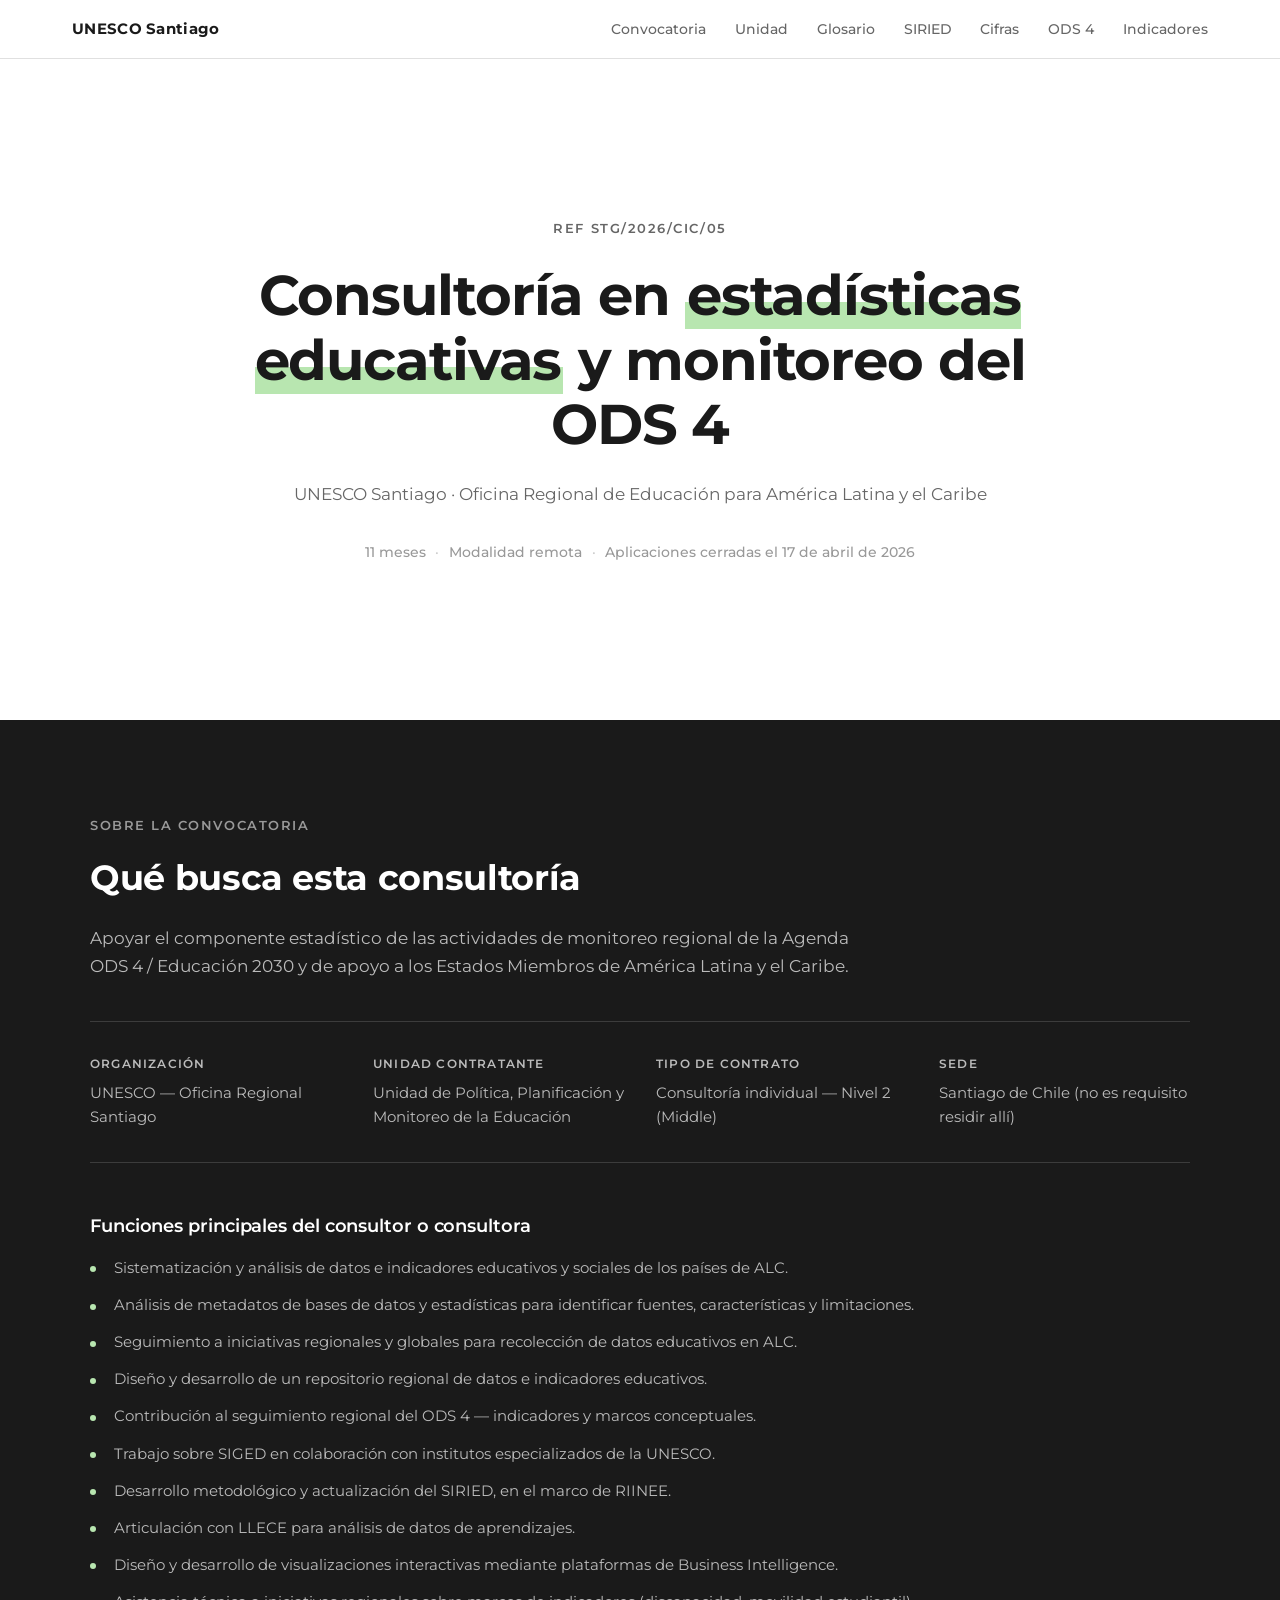
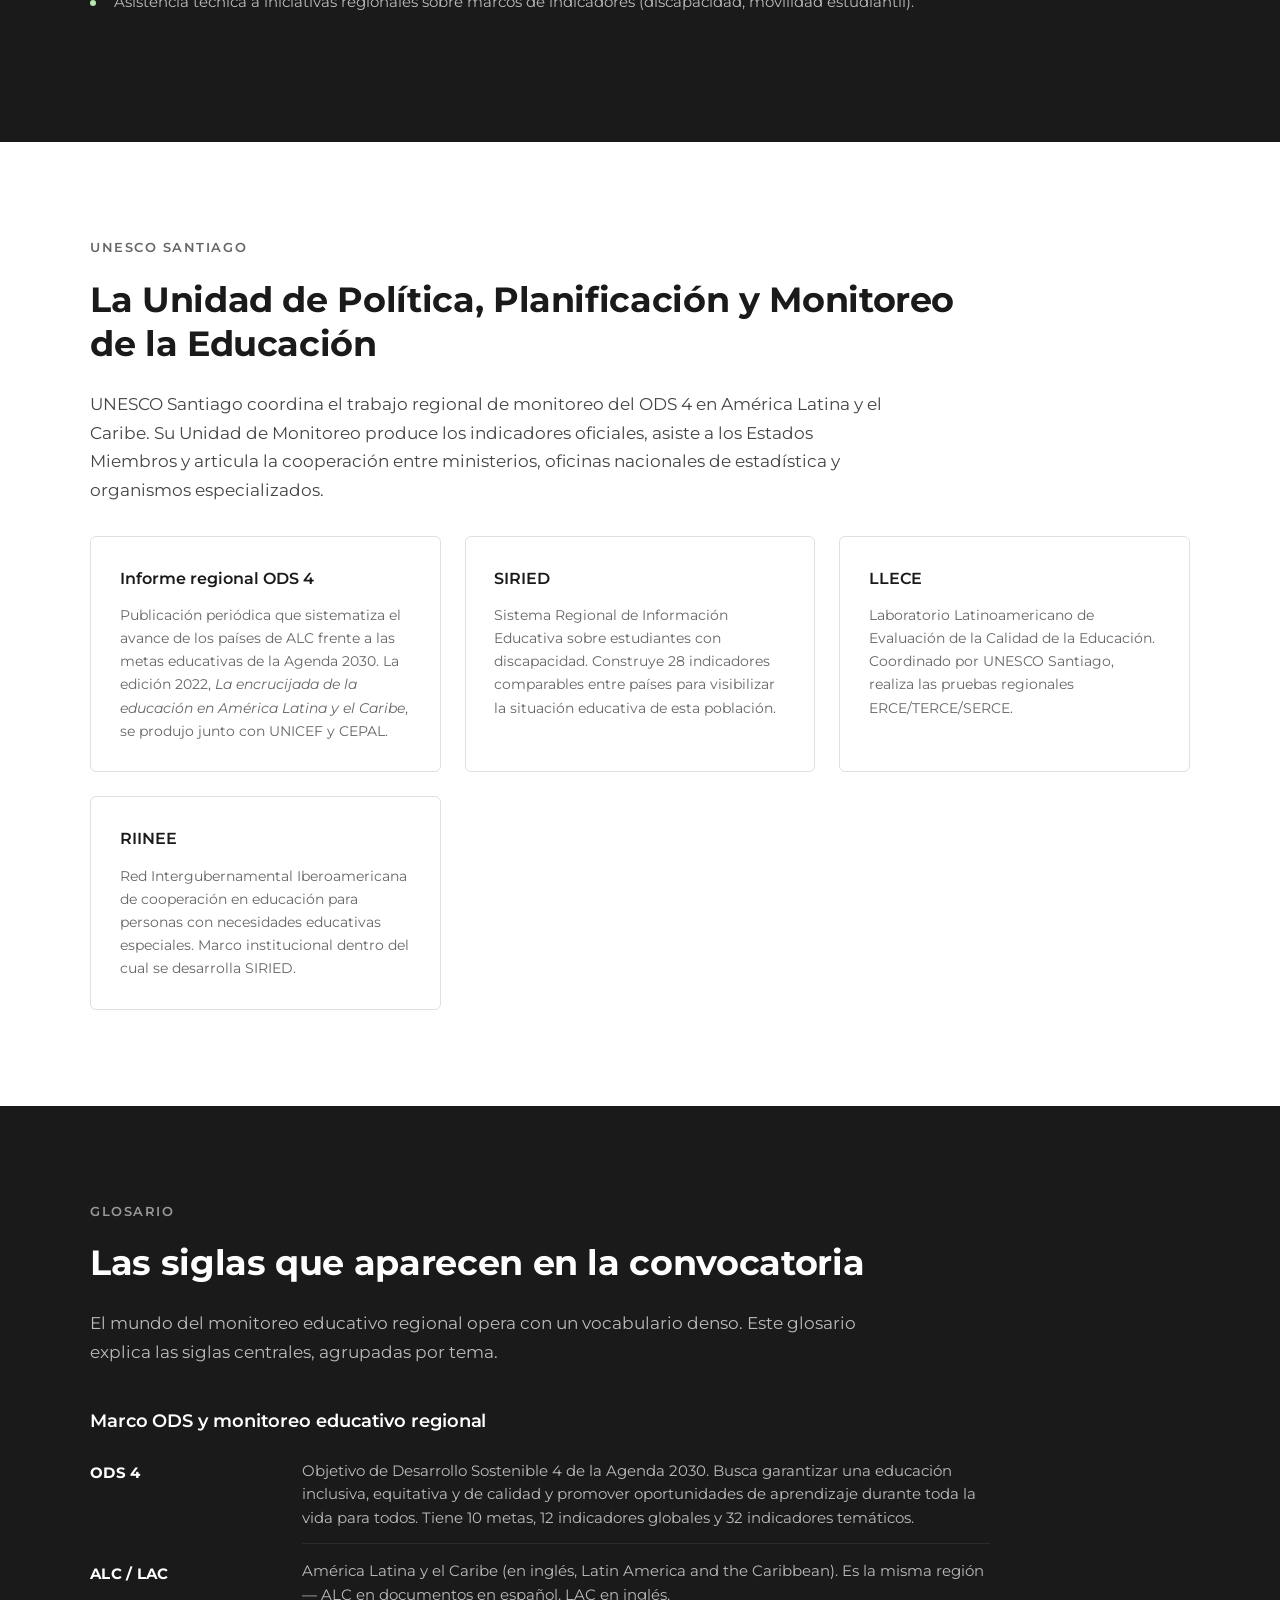
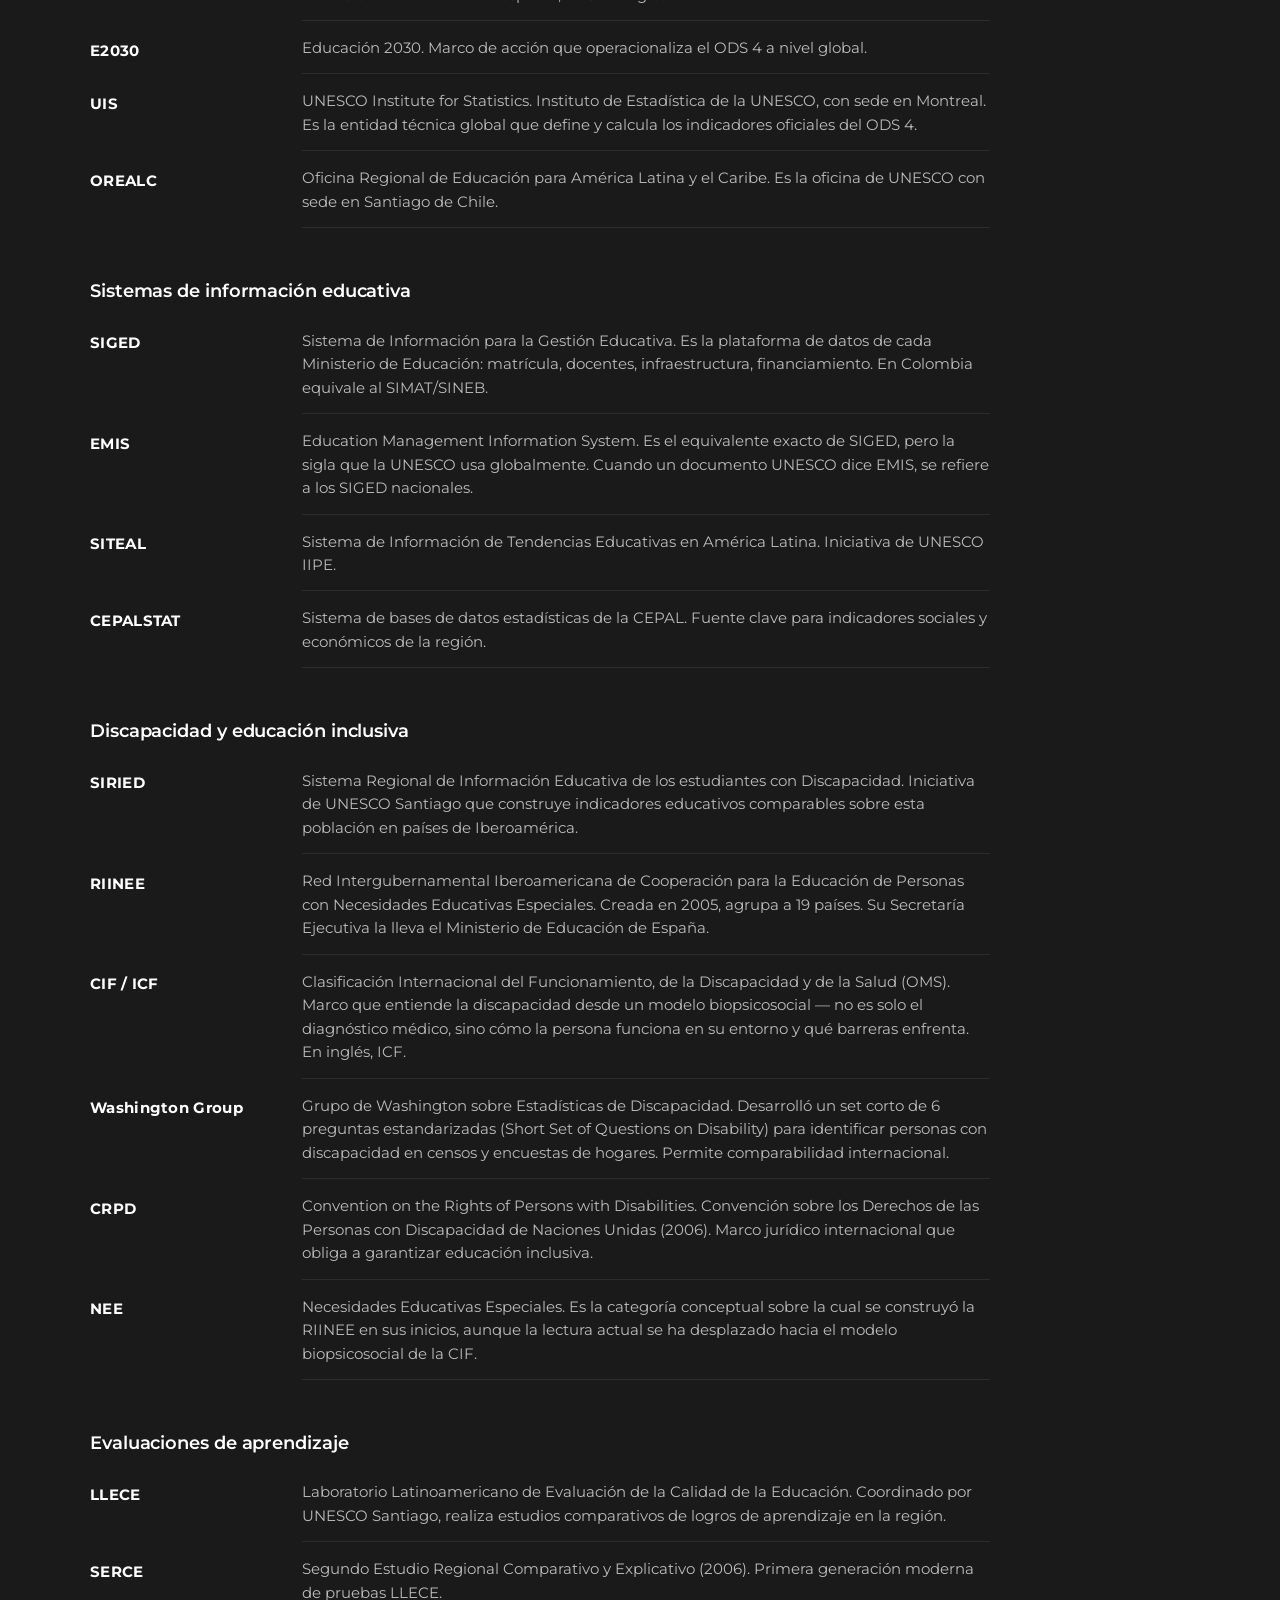
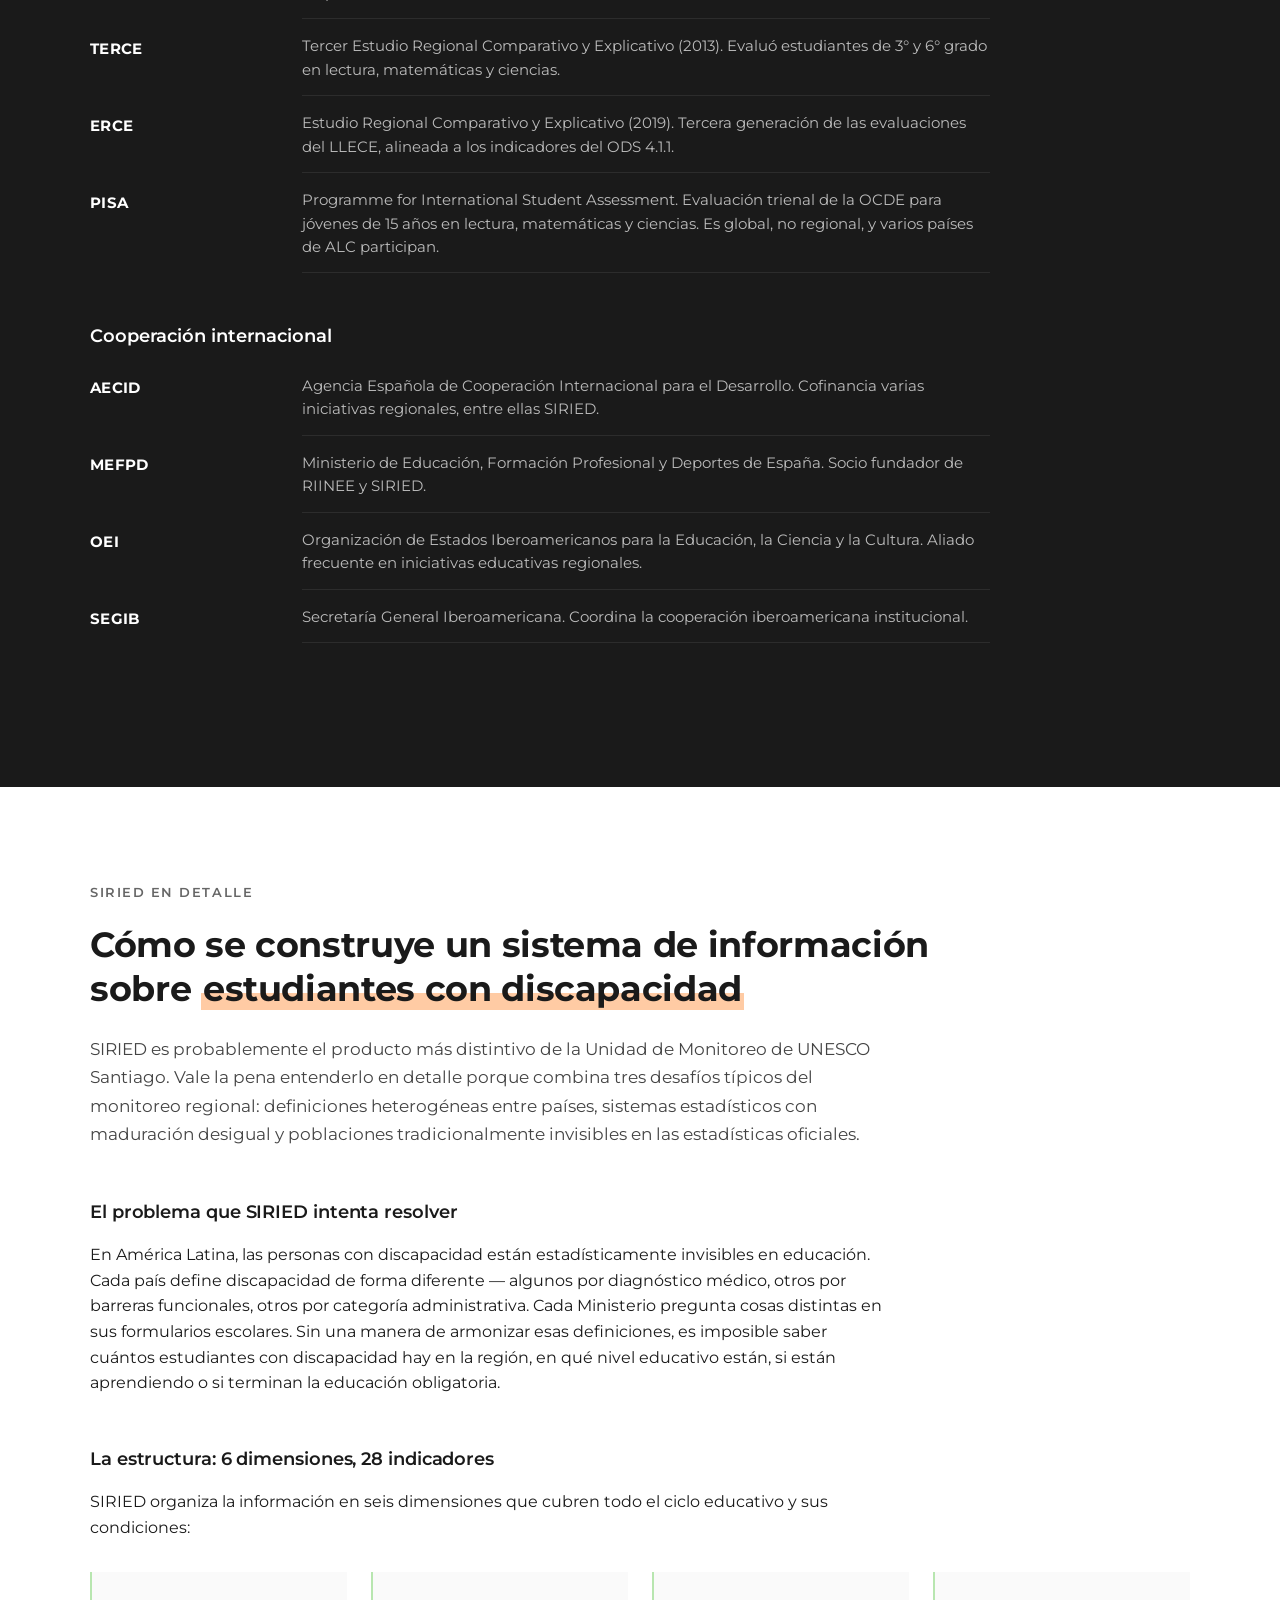
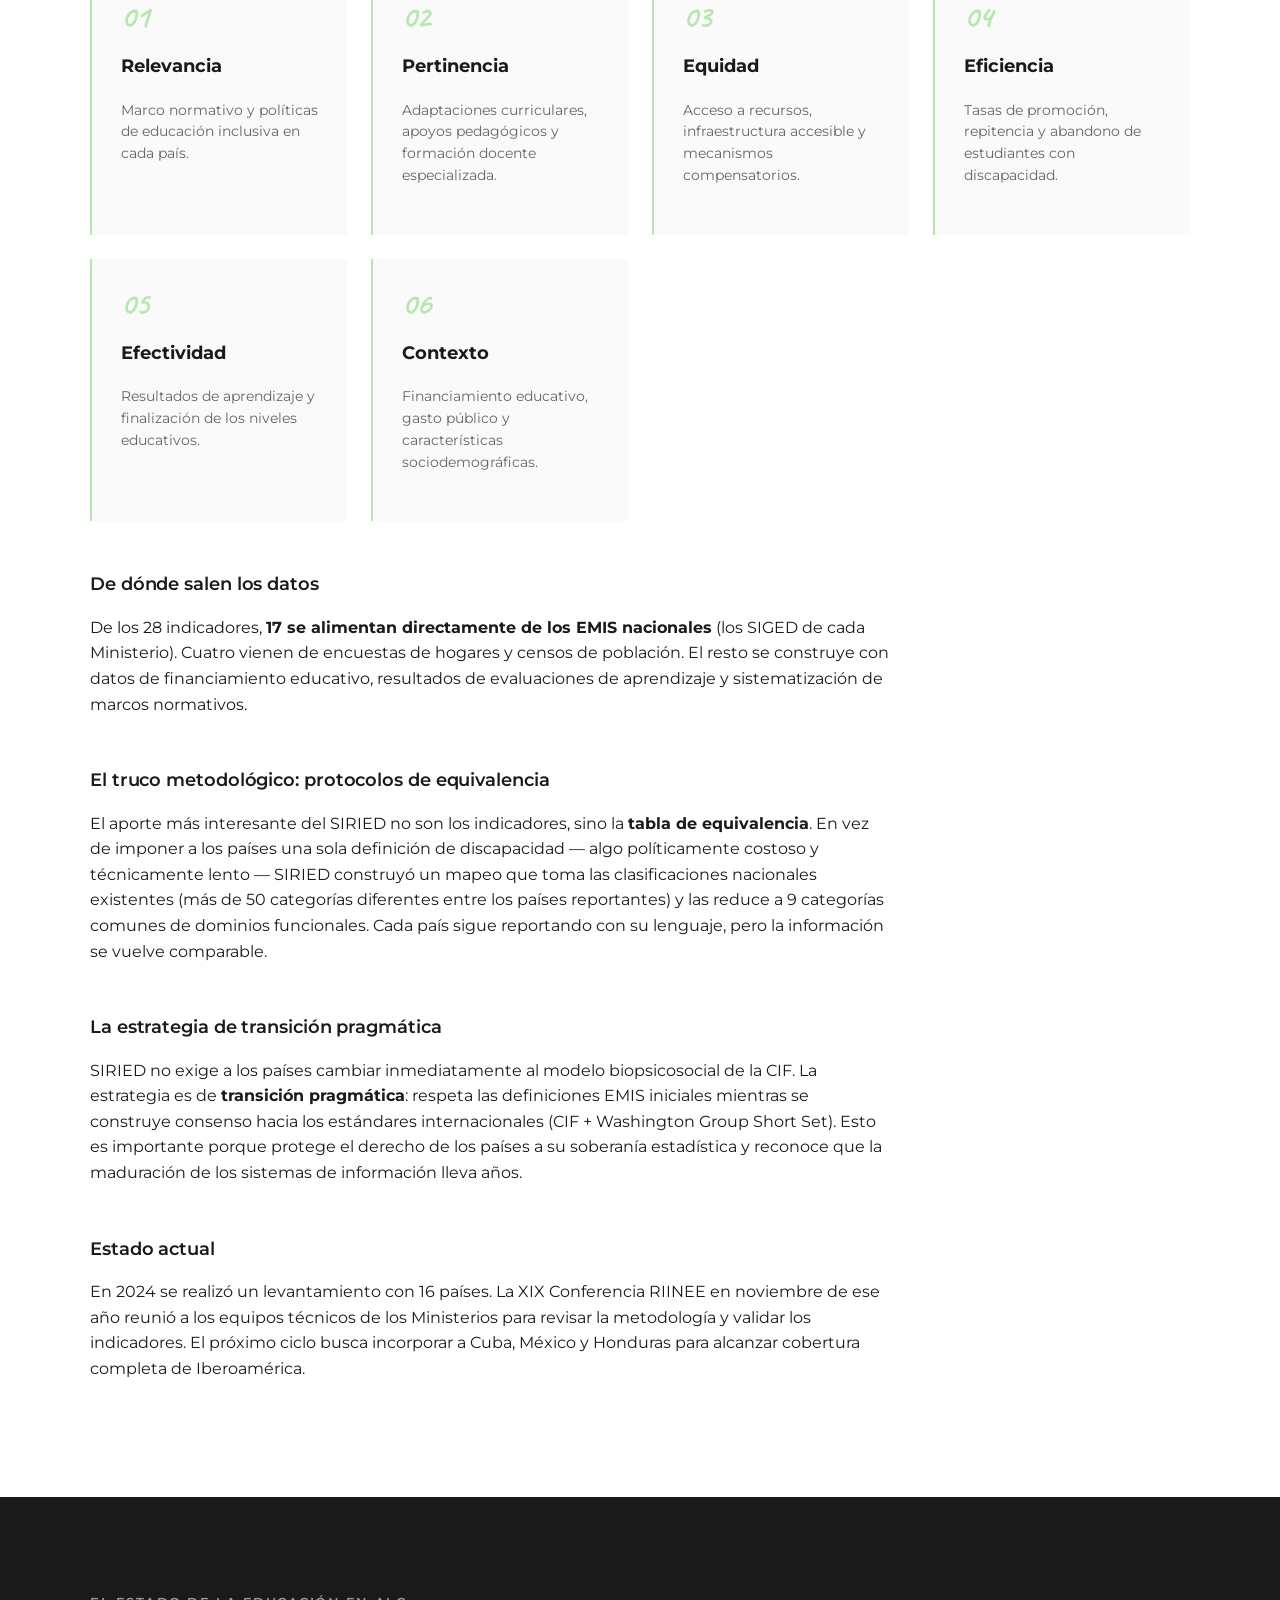
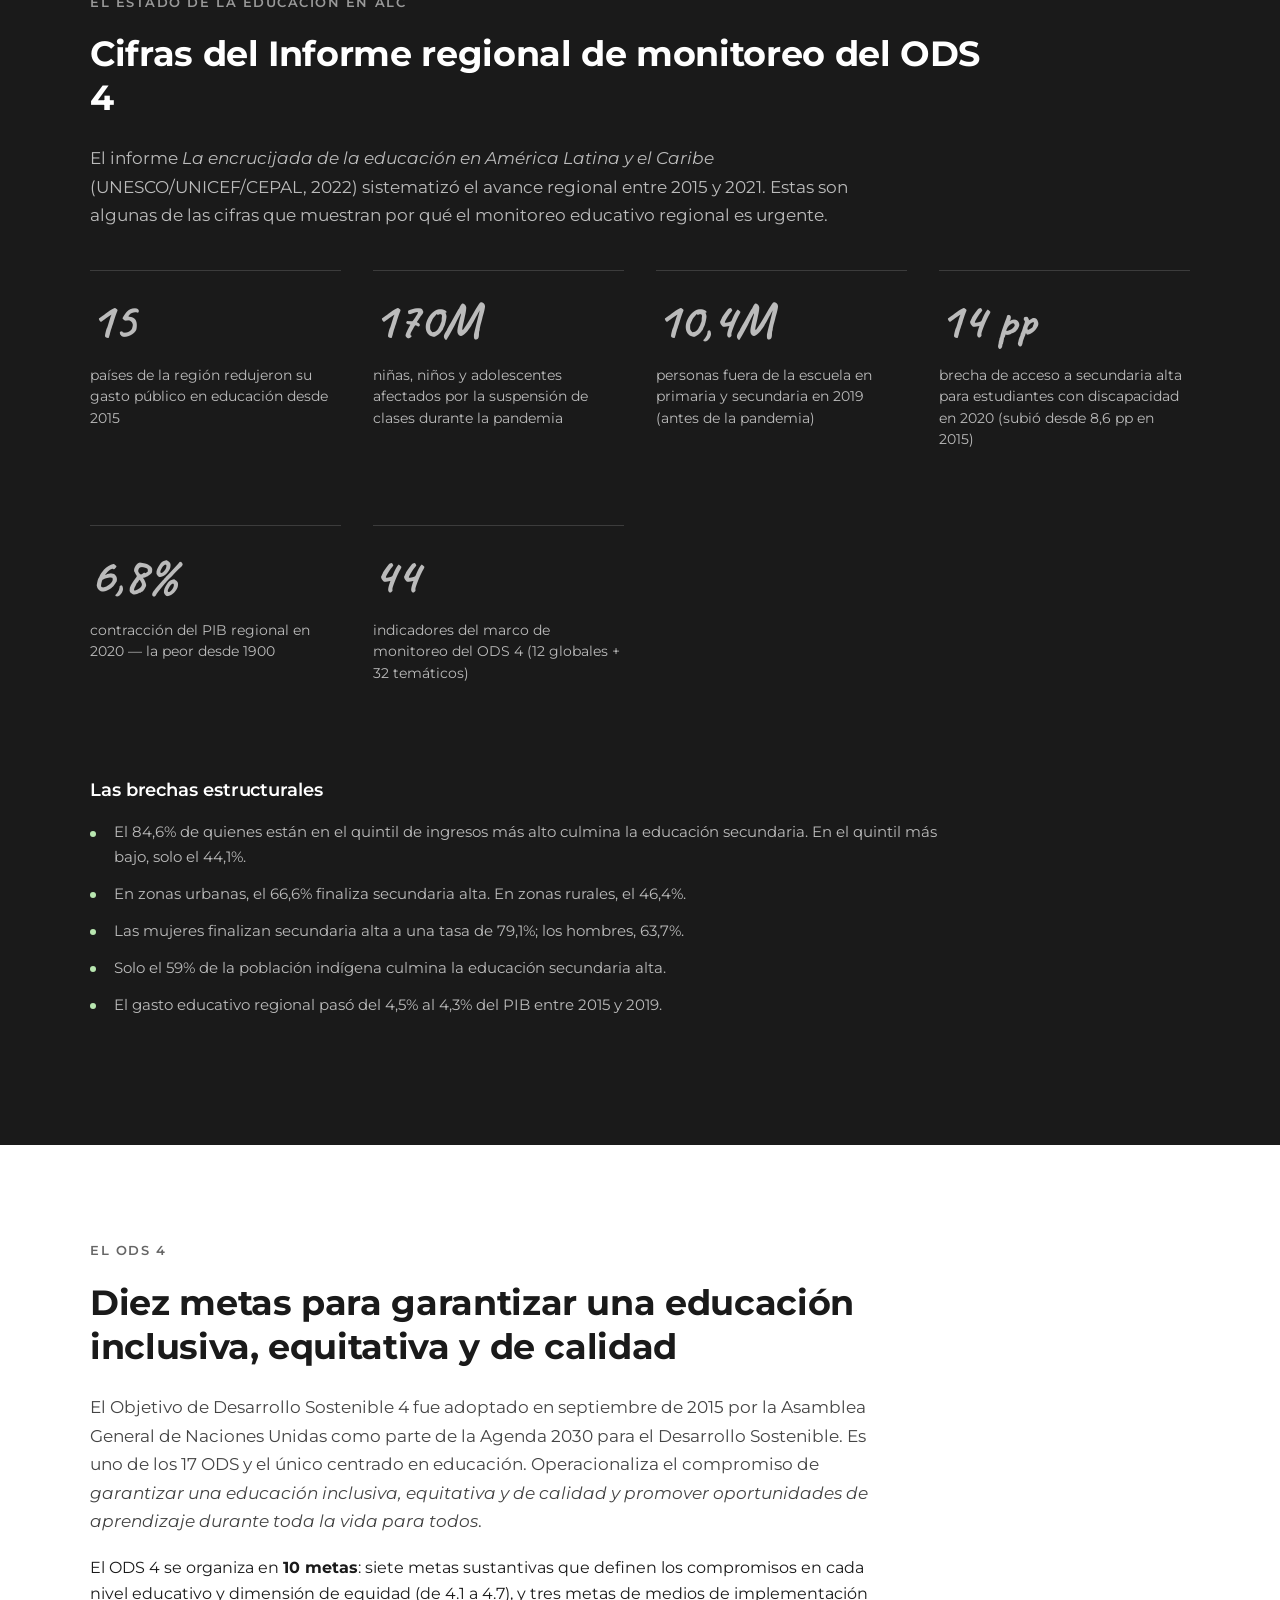
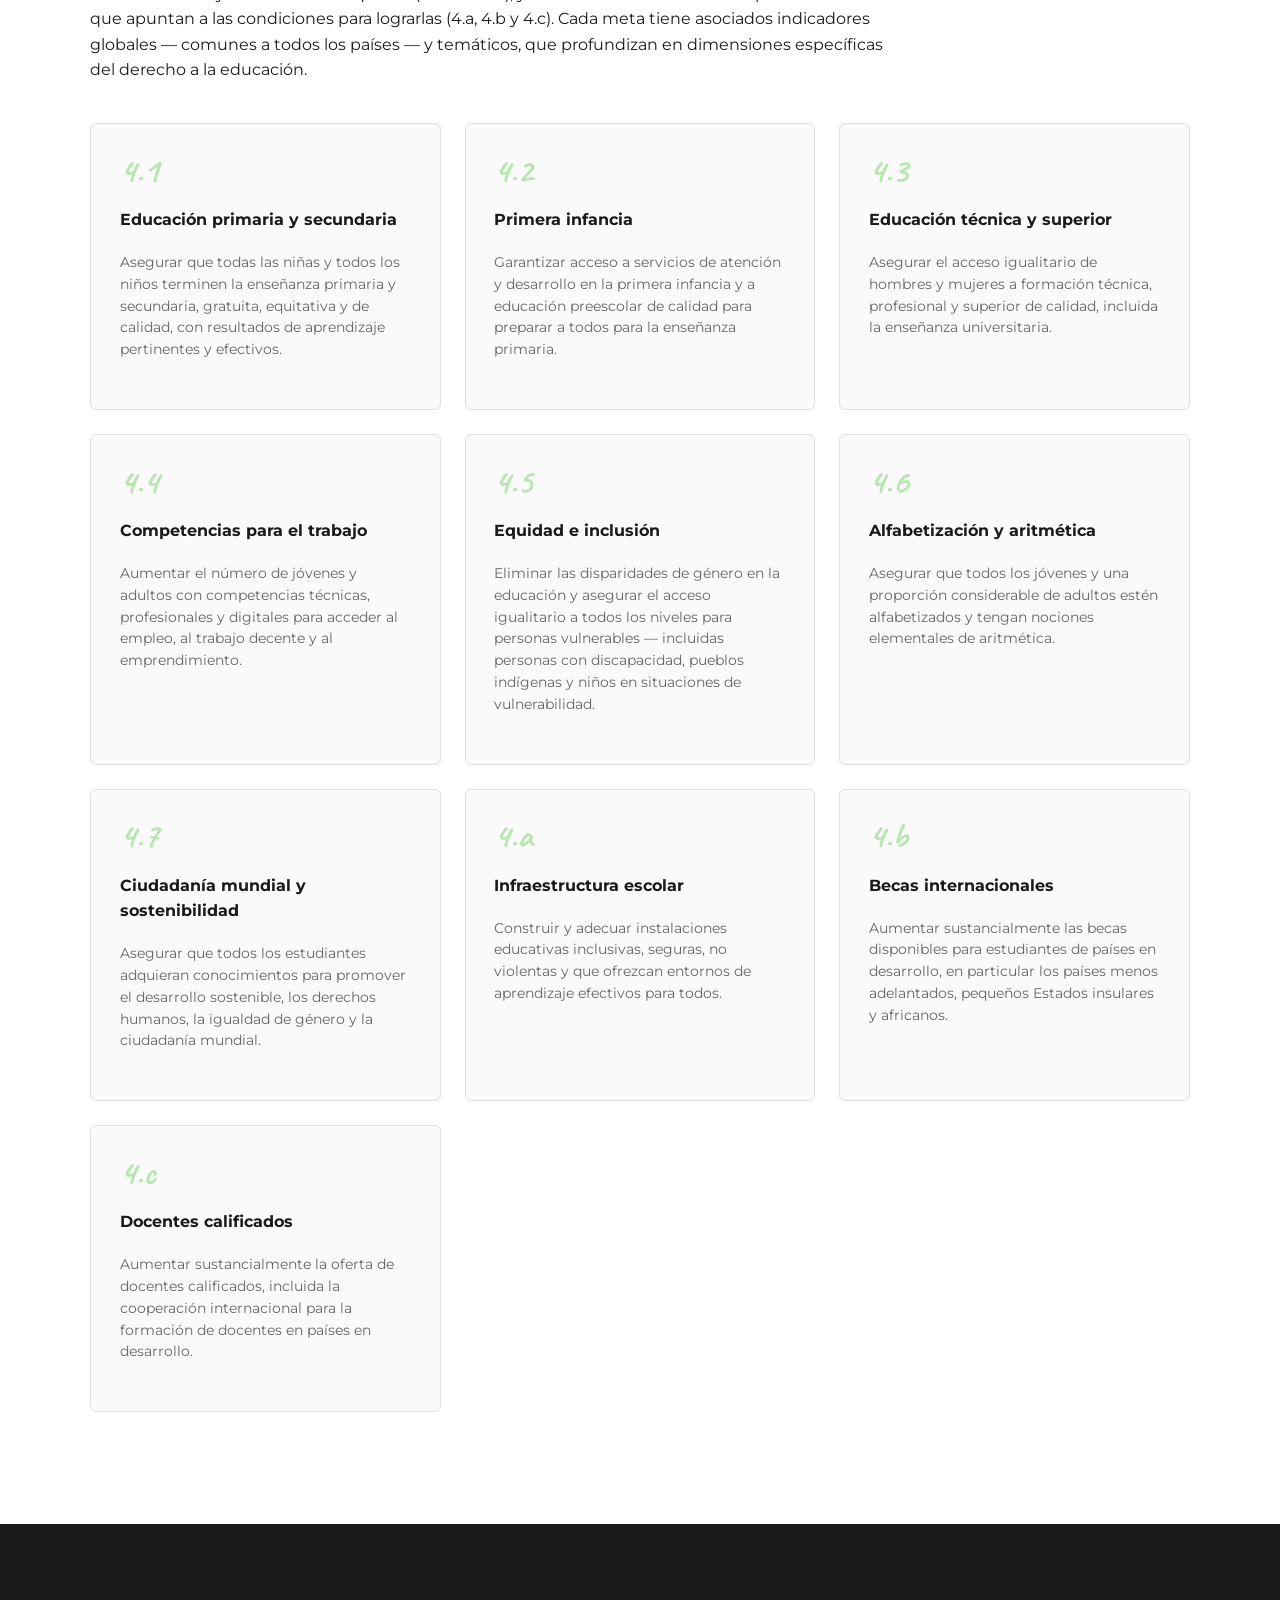
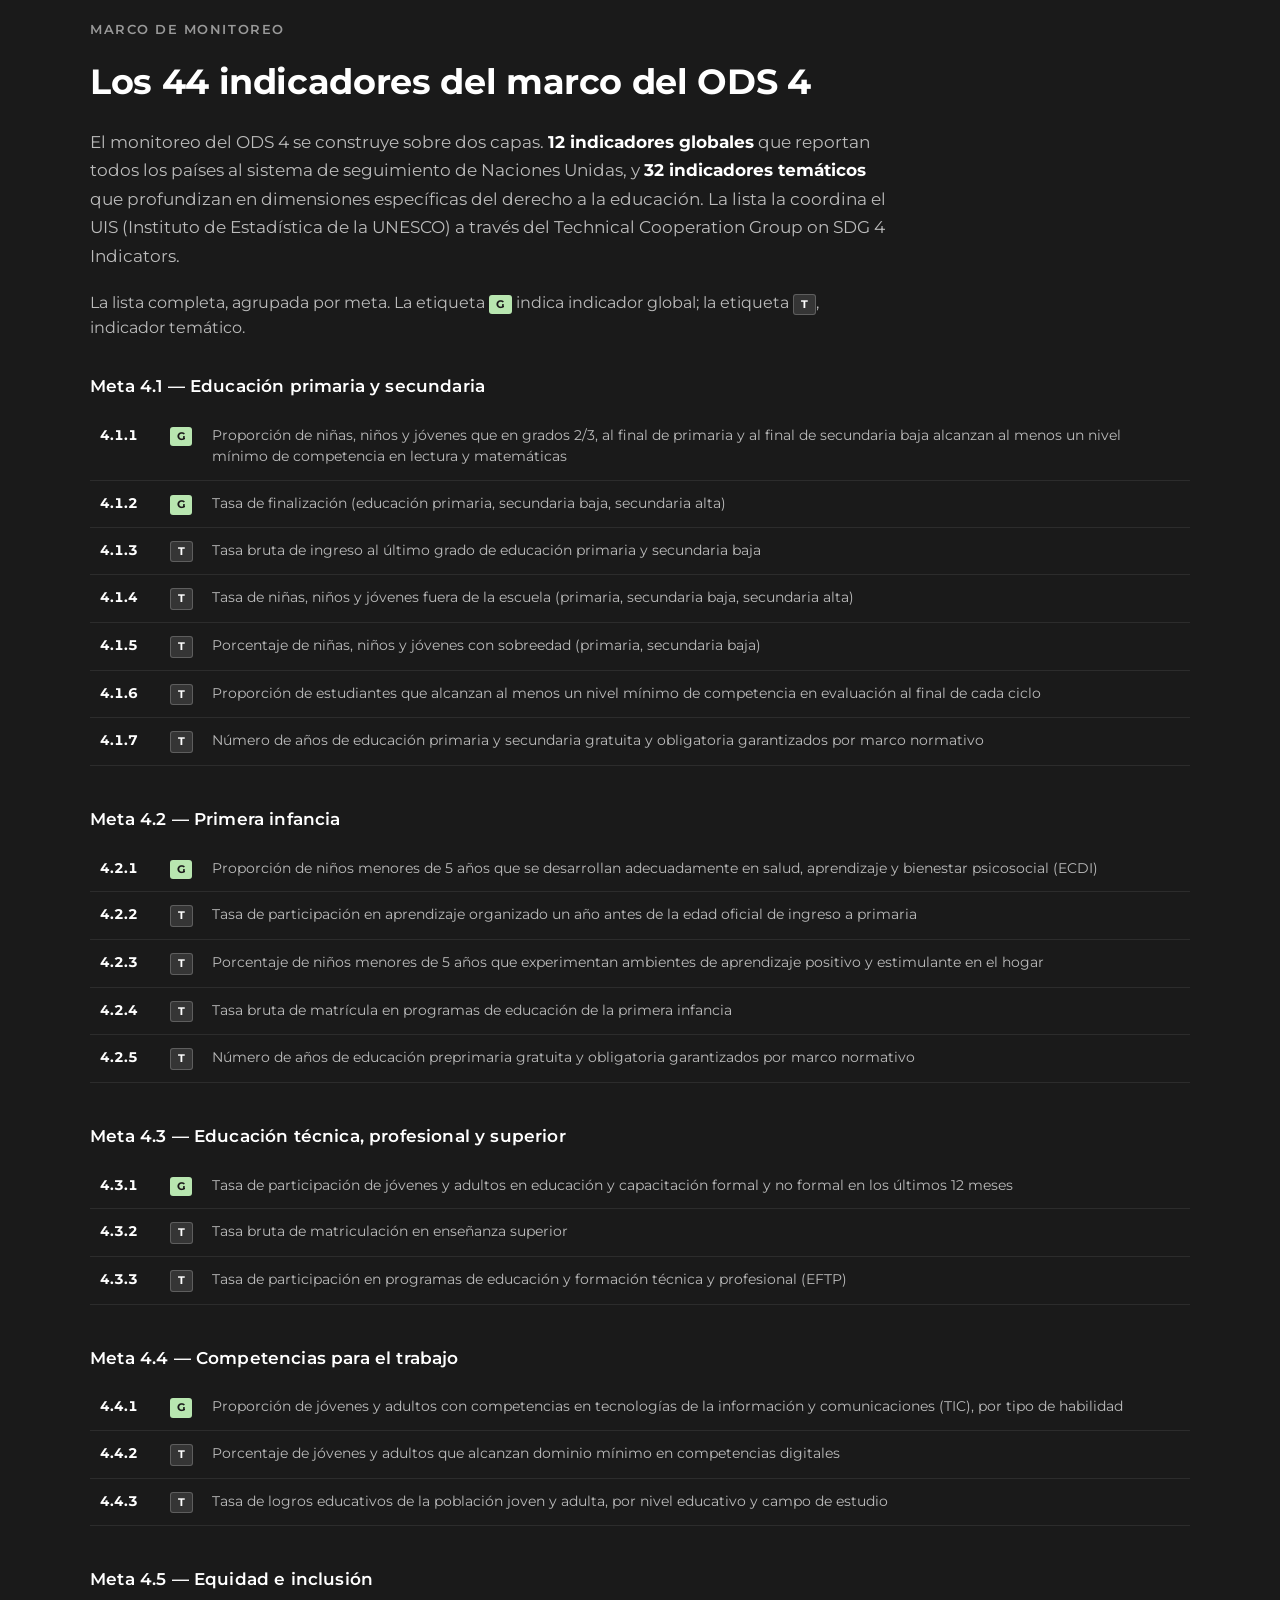
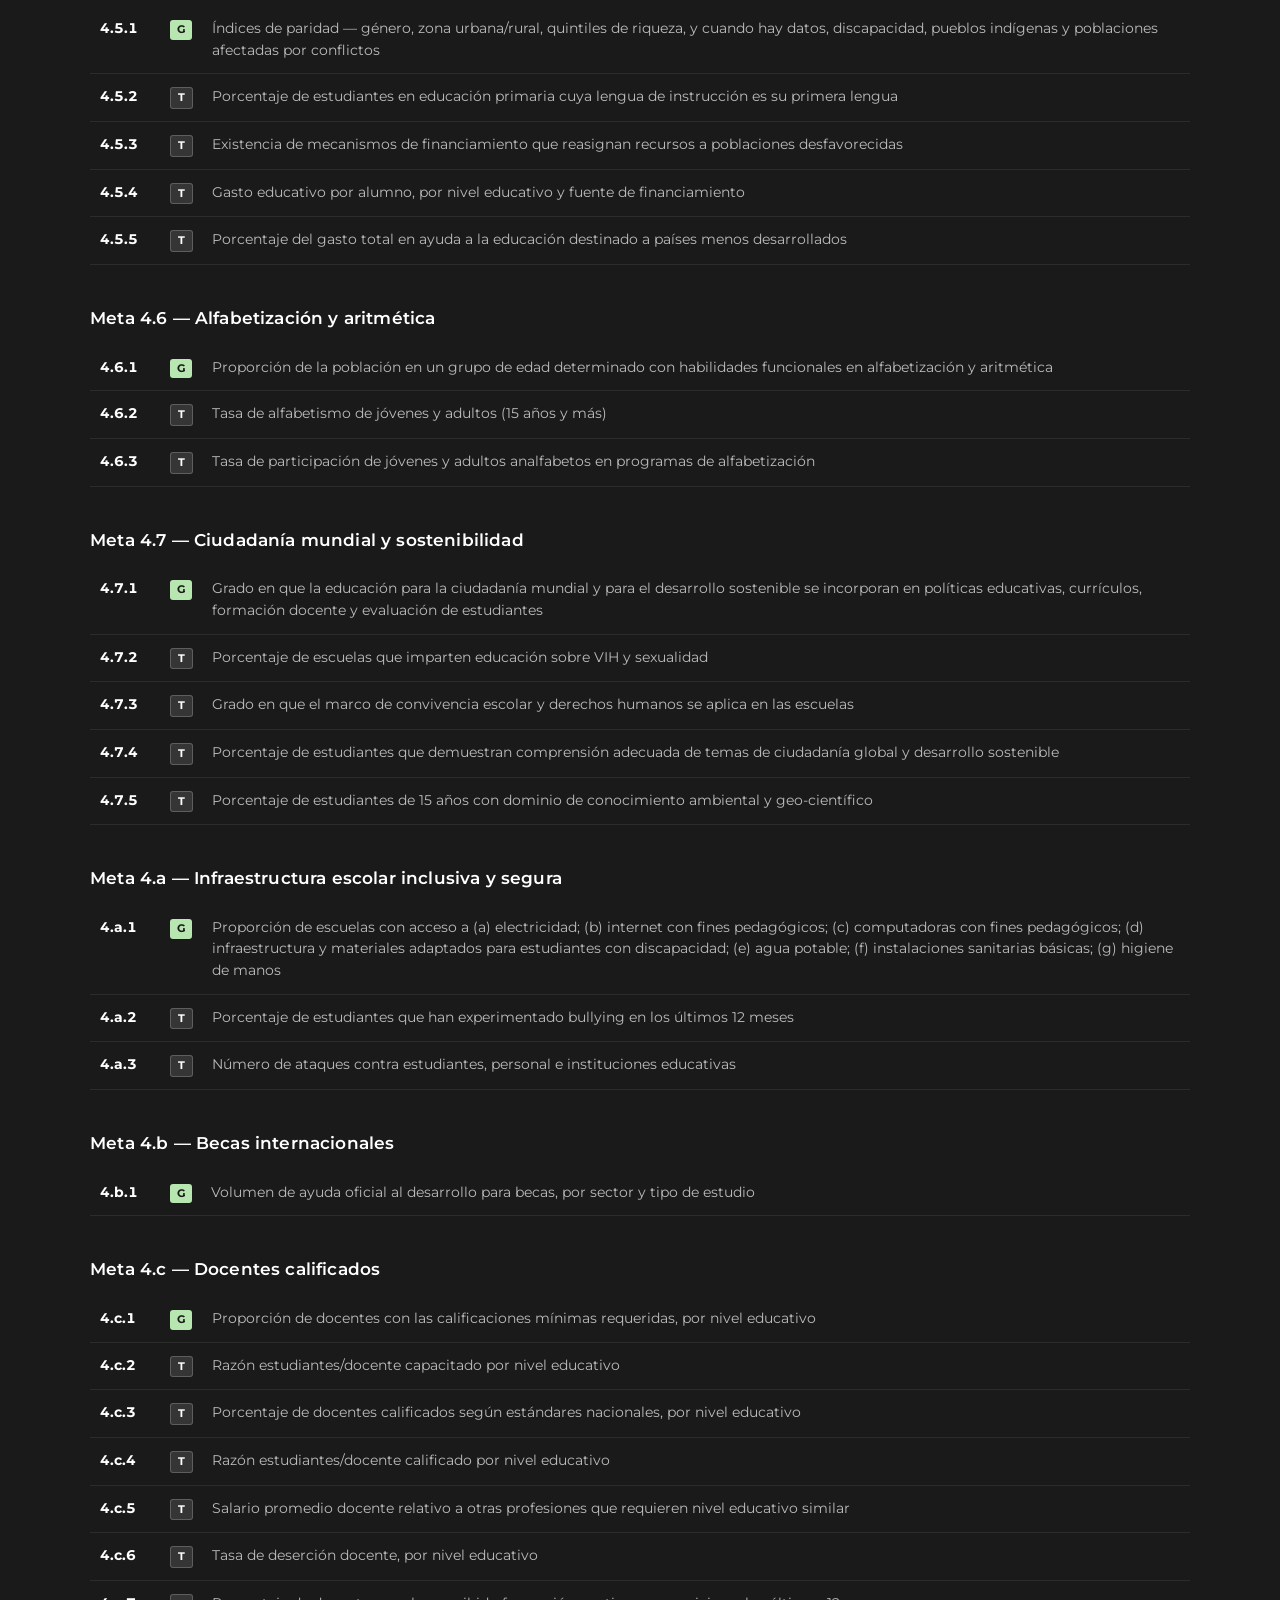
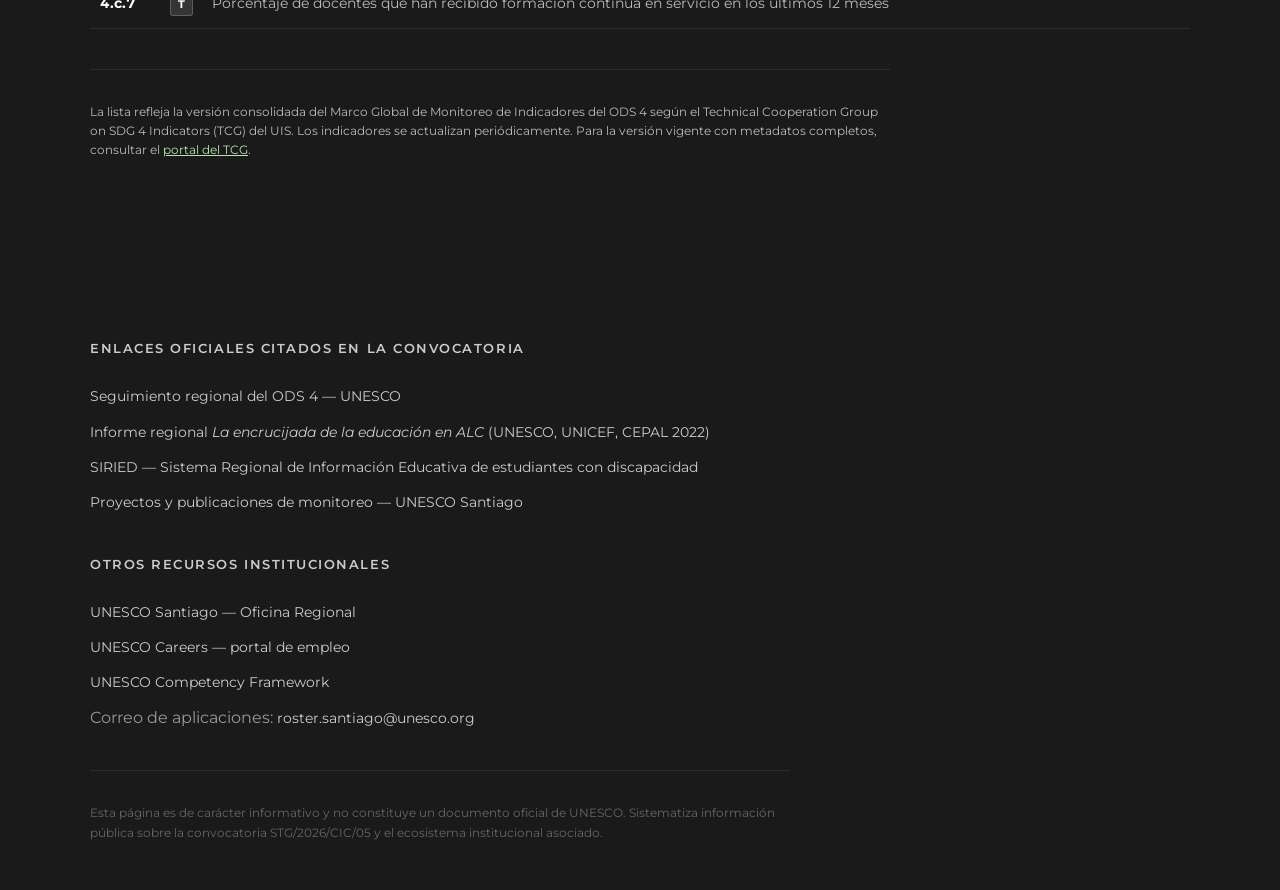
==== index.html @ d18ec7ac "Convocatoria UNESCO Santiago: página informativa inicial" ====
<!DOCTYPE html>
<html lang="es">
<head>
<meta charset="UTF-8">
<meta name="viewport" content="width=device-width, initial-scale=1.0">
<title>Convocatoria UNESCO Santiago — Estadísticas educativas y monitoreo del ODS 4</title>
<meta name="description" content="Página informativa sobre la consultoría en estadísticas educativas de UNESCO Santiago (Ref STG/2026/CIC/05). Glosario de siglas, SIRIED, indicadores ODS 4 y contexto del monitoreo educativo en América Latina y el Caribe.">
<link rel="preconnect" href="https://fonts.googleapis.com">
<link rel="preconnect" href="https://fonts.gstatic.com" crossorigin>
<link href="https://fonts.googleapis.com/css2?family=Caveat:wght@700&family=Montserrat:wght@400;500;600;700&display=swap" rel="stylesheet">
<link rel="stylesheet" href="styles.css">
</head>
<body>

<nav class="navbar navbar-solid">
  <div class="nav-container">
    <a href="#top" class="nav-brand">UNESCO Santiago</a>
    <ul class="nav-links">
      <li><a href="#convocatoria">Convocatoria</a></li>
      <li><a href="#unidad">Unidad</a></li>
      <li><a href="#glosario">Glosario</a></li>
      <li><a href="#siried">SIRIED</a></li>
      <li><a href="#cifras">Cifras</a></li>
      <li><a href="#ods4">ODS 4</a></li>
      <li><a href="#indicadores">Indicadores</a></li>
    </ul>
  </div>
</nav>

<section class="hero" id="top">
  <div class="hero-inner">
    <p class="eyebrow">Ref STG/2026/CIC/05</p>
    <h1>Consultoría en <span class="highlight-green">estadísticas educativas</span> y monitoreo del ODS 4</h1>
    <p class="subtitle">UNESCO Santiago · Oficina Regional de Educación para América Latina y el Caribe</p>
    <div class="hero-meta">
      <span>11 meses</span>
      <span class="dot">·</span>
      <span>Modalidad remota</span>
      <span class="dot">·</span>
      <span>Aplicaciones cerradas el 17 de abril de 2026</span>
    </div>
  </div>
</section>

<section class="section dark" id="convocatoria">
  <div class="container">
    <p class="kicker">Sobre la convocatoria</p>
    <h2>Qué busca esta consultoría</h2>
    <p class="lead">Apoyar el componente estadístico de las actividades de monitoreo regional de la Agenda ODS 4 / Educación 2030 y de apoyo a los Estados Miembros de América Latina y el Caribe.</p>

    <div class="data-grid">
      <div class="data-item">
        <p class="label">Organización</p>
        <p class="value">UNESCO — Oficina Regional Santiago</p>
      </div>
      <div class="data-item">
        <p class="label">Unidad contratante</p>
        <p class="value">Unidad de Política, Planificación y Monitoreo de la Educación</p>
      </div>
      <div class="data-item">
        <p class="label">Tipo de contrato</p>
        <p class="value">Consultoría individual — Nivel 2 (Middle)</p>
      </div>
      <div class="data-item">
        <p class="label">Sede</p>
        <p class="value">Santiago de Chile (no es requisito residir allí)</p>
      </div>
    </div>

    <h3>Funciones principales del consultor o consultora</h3>
    <ul class="task-list">
      <li>Sistematización y análisis de datos e indicadores educativos y sociales de los países de ALC.</li>
      <li>Análisis de metadatos de bases de datos y estadísticas para identificar fuentes, características y limitaciones.</li>
      <li>Seguimiento a iniciativas regionales y globales para recolección de datos educativos en ALC.</li>
      <li>Diseño y desarrollo de un repositorio regional de datos e indicadores educativos.</li>
      <li>Contribución al seguimiento regional del ODS 4 — indicadores y marcos conceptuales.</li>
      <li>Trabajo sobre SIGED en colaboración con institutos especializados de la UNESCO.</li>
      <li>Desarrollo metodológico y actualización del SIRIED, en el marco de RIINEE.</li>
      <li>Articulación con LLECE para análisis de datos de aprendizajes.</li>
      <li>Diseño y desarrollo de visualizaciones interactivas mediante plataformas de Business Intelligence.</li>
      <li>Asistencia técnica a iniciativas regionales sobre marcos de indicadores (discapacidad, movilidad estudiantil).</li>
    </ul>
  </div>
</section>

<section class="section light" id="unidad">
  <div class="container">
    <p class="kicker">UNESCO Santiago</p>
    <h2>La Unidad de Política, Planificación y Monitoreo de la Educación</h2>
    <p class="lead">UNESCO Santiago coordina el trabajo regional de monitoreo del ODS 4 en América Latina y el Caribe. Su Unidad de Monitoreo produce los indicadores oficiales, asiste a los Estados Miembros y articula la cooperación entre ministerios, oficinas nacionales de estadística y organismos especializados.</p>

    <div class="cards-grid">
      <div class="card-light">
        <h4>Informe regional ODS 4</h4>
        <p>Publicación periódica que sistematiza el avance de los países de ALC frente a las metas educativas de la Agenda 2030. La edición 2022, <em>La encrucijada de la educación en América Latina y el Caribe</em>, se produjo junto con UNICEF y CEPAL.</p>
      </div>
      <div class="card-light">
        <h4>SIRIED</h4>
        <p>Sistema Regional de Información Educativa sobre estudiantes con discapacidad. Construye 28 indicadores comparables entre países para visibilizar la situación educativa de esta población.</p>
      </div>
      <div class="card-light">
        <h4>LLECE</h4>
        <p>Laboratorio Latinoamericano de Evaluación de la Calidad de la Educación. Coordinado por UNESCO Santiago, realiza las pruebas regionales ERCE/TERCE/SERCE.</p>
      </div>
      <div class="card-light">
        <h4>RIINEE</h4>
        <p>Red Intergubernamental Iberoamericana de cooperación en educación para personas con necesidades educativas especiales. Marco institucional dentro del cual se desarrolla SIRIED.</p>
      </div>
    </div>
  </div>
</section>

<section class="section dark" id="glosario">
  <div class="container">
    <p class="kicker">Glosario</p>
    <h2>Las siglas que aparecen en la convocatoria</h2>
    <p class="lead">El mundo del monitoreo educativo regional opera con un vocabulario denso. Este glosario explica las siglas centrales, agrupadas por tema.</p>

    <div class="glossary-group">
      <h3>Marco ODS y monitoreo educativo regional</h3>
      <dl class="glossary">
        <dt>ODS 4</dt>
        <dd>Objetivo de Desarrollo Sostenible 4 de la Agenda 2030. Busca garantizar una educación inclusiva, equitativa y de calidad y promover oportunidades de aprendizaje durante toda la vida para todos. Tiene 10 metas, 12 indicadores globales y 32 indicadores temáticos.</dd>

        <dt>ALC / LAC</dt>
        <dd>América Latina y el Caribe (en inglés, Latin America and the Caribbean). Es la misma región — ALC en documentos en español, LAC en inglés.</dd>

        <dt>E2030</dt>
        <dd>Educación 2030. Marco de acción que operacionaliza el ODS 4 a nivel global.</dd>

        <dt>UIS</dt>
        <dd>UNESCO Institute for Statistics. Instituto de Estadística de la UNESCO, con sede en Montreal. Es la entidad técnica global que define y calcula los indicadores oficiales del ODS 4.</dd>

        <dt>OREALC</dt>
        <dd>Oficina Regional de Educación para América Latina y el Caribe. Es la oficina de UNESCO con sede en Santiago de Chile.</dd>
      </dl>
    </div>

    <div class="glossary-group">
      <h3>Sistemas de información educativa</h3>
      <dl class="glossary">
        <dt>SIGED</dt>
        <dd>Sistema de Información para la Gestión Educativa. Es la plataforma de datos de cada Ministerio de Educación: matrícula, docentes, infraestructura, financiamiento. En Colombia equivale al SIMAT/SINEB.</dd>

        <dt>EMIS</dt>
        <dd>Education Management Information System. Es el equivalente exacto de SIGED, pero la sigla que la UNESCO usa globalmente. Cuando un documento UNESCO dice EMIS, se refiere a los SIGED nacionales.</dd>

        <dt>SITEAL</dt>
        <dd>Sistema de Información de Tendencias Educativas en América Latina. Iniciativa de UNESCO IIPE.</dd>

        <dt>CEPALSTAT</dt>
        <dd>Sistema de bases de datos estadísticas de la CEPAL. Fuente clave para indicadores sociales y económicos de la región.</dd>
      </dl>
    </div>

    <div class="glossary-group">
      <h3>Discapacidad y educación inclusiva</h3>
      <dl class="glossary">
        <dt>SIRIED</dt>
        <dd>Sistema Regional de Información Educativa de los estudiantes con Discapacidad. Iniciativa de UNESCO Santiago que construye indicadores educativos comparables sobre esta población en países de Iberoamérica.</dd>

        <dt>RIINEE</dt>
        <dd>Red Intergubernamental Iberoamericana de Cooperación para la Educación de Personas con Necesidades Educativas Especiales. Creada en 2005, agrupa a 19 países. Su Secretaría Ejecutiva la lleva el Ministerio de Educación de España.</dd>

        <dt>CIF / ICF</dt>
        <dd>Clasificación Internacional del Funcionamiento, de la Discapacidad y de la Salud (OMS). Marco que entiende la discapacidad desde un modelo biopsicosocial — no es solo el diagnóstico médico, sino cómo la persona funciona en su entorno y qué barreras enfrenta. En inglés, ICF.</dd>

        <dt>Washington Group</dt>
        <dd>Grupo de Washington sobre Estadísticas de Discapacidad. Desarrolló un set corto de 6 preguntas estandarizadas (Short Set of Questions on Disability) para identificar personas con discapacidad en censos y encuestas de hogares. Permite comparabilidad internacional.</dd>

        <dt>CRPD</dt>
        <dd>Convention on the Rights of Persons with Disabilities. Convención sobre los Derechos de las Personas con Discapacidad de Naciones Unidas (2006). Marco jurídico internacional que obliga a garantizar educación inclusiva.</dd>

        <dt>NEE</dt>
        <dd>Necesidades Educativas Especiales. Es la categoría conceptual sobre la cual se construyó la RIINEE en sus inicios, aunque la lectura actual se ha desplazado hacia el modelo biopsicosocial de la CIF.</dd>
      </dl>
    </div>

    <div class="glossary-group">
      <h3>Evaluaciones de aprendizaje</h3>
      <dl class="glossary">
        <dt>LLECE</dt>
        <dd>Laboratorio Latinoamericano de Evaluación de la Calidad de la Educación. Coordinado por UNESCO Santiago, realiza estudios comparativos de logros de aprendizaje en la región.</dd>

        <dt>SERCE</dt>
        <dd>Segundo Estudio Regional Comparativo y Explicativo (2006). Primera generación moderna de pruebas LLECE.</dd>

        <dt>TERCE</dt>
        <dd>Tercer Estudio Regional Comparativo y Explicativo (2013). Evaluó estudiantes de 3° y 6° grado en lectura, matemáticas y ciencias.</dd>

        <dt>ERCE</dt>
        <dd>Estudio Regional Comparativo y Explicativo (2019). Tercera generación de las evaluaciones del LLECE, alineada a los indicadores del ODS 4.1.1.</dd>

        <dt>PISA</dt>
        <dd>Programme for International Student Assessment. Evaluación trienal de la OCDE para jóvenes de 15 años en lectura, matemáticas y ciencias. Es global, no regional, y varios países de ALC participan.</dd>
      </dl>
    </div>

    <div class="glossary-group">
      <h3>Cooperación internacional</h3>
      <dl class="glossary">
        <dt>AECID</dt>
        <dd>Agencia Española de Cooperación Internacional para el Desarrollo. Cofinancia varias iniciativas regionales, entre ellas SIRIED.</dd>

        <dt>MEFPD</dt>
        <dd>Ministerio de Educación, Formación Profesional y Deportes de España. Socio fundador de RIINEE y SIRIED.</dd>

        <dt>OEI</dt>
        <dd>Organización de Estados Iberoamericanos para la Educación, la Ciencia y la Cultura. Aliado frecuente en iniciativas educativas regionales.</dd>

        <dt>SEGIB</dt>
        <dd>Secretaría General Iberoamericana. Coordina la cooperación iberoamericana institucional.</dd>
      </dl>
    </div>
  </div>
</section>

<section class="section light" id="siried">
  <div class="container">
    <p class="kicker">SIRIED en detalle</p>
    <h2>Cómo se construye un sistema de información sobre <span class="highlight-orange">estudiantes con discapacidad</span></h2>
    <p class="lead">SIRIED es probablemente el producto más distintivo de la Unidad de Monitoreo de UNESCO Santiago. Vale la pena entenderlo en detalle porque combina tres desafíos típicos del monitoreo regional: definiciones heterogéneas entre países, sistemas estadísticos con maduración desigual y poblaciones tradicionalmente invisibles en las estadísticas oficiales.</p>

    <h3>El problema que SIRIED intenta resolver</h3>
    <p>En América Latina, las personas con discapacidad están estadísticamente invisibles en educación. Cada país define discapacidad de forma diferente — algunos por diagnóstico médico, otros por barreras funcionales, otros por categoría administrativa. Cada Ministerio pregunta cosas distintas en sus formularios escolares. Sin una manera de armonizar esas definiciones, es imposible saber cuántos estudiantes con discapacidad hay en la región, en qué nivel educativo están, si están aprendiendo o si terminan la educación obligatoria.</p>

    <h3>La estructura: 6 dimensiones, 28 indicadores</h3>
    <p>SIRIED organiza la información en seis dimensiones que cubren todo el ciclo educativo y sus condiciones:</p>
    <div class="dimensions-grid">
      <div class="dimension">
        <p class="dim-number">01</p>
        <p class="dim-title">Relevancia</p>
        <p class="dim-desc">Marco normativo y políticas de educación inclusiva en cada país.</p>
      </div>
      <div class="dimension">
        <p class="dim-number">02</p>
        <p class="dim-title">Pertinencia</p>
        <p class="dim-desc">Adaptaciones curriculares, apoyos pedagógicos y formación docente especializada.</p>
      </div>
      <div class="dimension">
        <p class="dim-number">03</p>
        <p class="dim-title">Equidad</p>
        <p class="dim-desc">Acceso a recursos, infraestructura accesible y mecanismos compensatorios.</p>
      </div>
      <div class="dimension">
        <p class="dim-number">04</p>
        <p class="dim-title">Eficiencia</p>
        <p class="dim-desc">Tasas de promoción, repitencia y abandono de estudiantes con discapacidad.</p>
      </div>
      <div class="dimension">
        <p class="dim-number">05</p>
        <p class="dim-title">Efectividad</p>
        <p class="dim-desc">Resultados de aprendizaje y finalización de los niveles educativos.</p>
      </div>
      <div class="dimension">
        <p class="dim-number">06</p>
        <p class="dim-title">Contexto</p>
        <p class="dim-desc">Financiamiento educativo, gasto público y características sociodemográficas.</p>
      </div>
    </div>

    <h3>De dónde salen los datos</h3>
    <p>De los 28 indicadores, <strong>17 se alimentan directamente de los EMIS nacionales</strong> (los SIGED de cada Ministerio). Cuatro vienen de encuestas de hogares y censos de población. El resto se construye con datos de financiamiento educativo, resultados de evaluaciones de aprendizaje y sistematización de marcos normativos.</p>

    <h3>El truco metodológico: protocolos de equivalencia</h3>
    <p>El aporte más interesante del SIRIED no son los indicadores, sino la <strong>tabla de equivalencia</strong>. En vez de imponer a los países una sola definición de discapacidad — algo políticamente costoso y técnicamente lento — SIRIED construyó un mapeo que toma las clasificaciones nacionales existentes (más de 50 categorías diferentes entre los países reportantes) y las reduce a 9 categorías comunes de dominios funcionales. Cada país sigue reportando con su lenguaje, pero la información se vuelve comparable.</p>

    <h3>La estrategia de transición pragmática</h3>
    <p>SIRIED no exige a los países cambiar inmediatamente al modelo biopsicosocial de la CIF. La estrategia es de <strong>transición pragmática</strong>: respeta las definiciones EMIS iniciales mientras se construye consenso hacia los estándares internacionales (CIF + Washington Group Short Set). Esto es importante porque protege el derecho de los países a su soberanía estadística y reconoce que la maduración de los sistemas de información lleva años.</p>

    <h3>Estado actual</h3>
    <p>En 2024 se realizó un levantamiento con 16 países. La XIX Conferencia RIINEE en noviembre de ese año reunió a los equipos técnicos de los Ministerios para revisar la metodología y validar los indicadores. El próximo ciclo busca incorporar a Cuba, México y Honduras para alcanzar cobertura completa de Iberoamérica.</p>
  </div>
</section>

<section class="section dark" id="cifras">
  <div class="container">
    <p class="kicker">El estado de la educación en ALC</p>
    <h2>Cifras del Informe regional de monitoreo del ODS 4</h2>
    <p class="lead">El informe <em>La encrucijada de la educación en América Latina y el Caribe</em> (UNESCO/UNICEF/CEPAL, 2022) sistematizó el avance regional entre 2015 y 2021. Estas son algunas de las cifras que muestran por qué el monitoreo educativo regional es urgente.</p>

    <div class="stats-grid">
      <div class="stat">
        <p class="stat-number">15</p>
        <p class="stat-label">países de la región redujeron su gasto público en educación desde 2015</p>
      </div>
      <div class="stat">
        <p class="stat-number">170M</p>
        <p class="stat-label">niñas, niños y adolescentes afectados por la suspensión de clases durante la pandemia</p>
      </div>
      <div class="stat">
        <p class="stat-number">10,4M</p>
        <p class="stat-label">personas fuera de la escuela en primaria y secundaria en 2019 (antes de la pandemia)</p>
      </div>
      <div class="stat">
        <p class="stat-number">14 pp</p>
        <p class="stat-label">brecha de acceso a secundaria alta para estudiantes con discapacidad en 2020 (subió desde 8,6 pp en 2015)</p>
      </div>
      <div class="stat">
        <p class="stat-number">6,8%</p>
        <p class="stat-label">contracción del PIB regional en 2020 — la peor desde 1900</p>
      </div>
      <div class="stat">
        <p class="stat-number">44</p>
        <p class="stat-label">indicadores del marco de monitoreo del ODS 4 (12 globales + 32 temáticos)</p>
      </div>
    </div>

    <h3>Las brechas estructurales</h3>
    <ul class="task-list">
      <li>El 84,6% de quienes están en el quintil de ingresos más alto culmina la educación secundaria. En el quintil más bajo, solo el 44,1%.</li>
      <li>En zonas urbanas, el 66,6% finaliza secundaria alta. En zonas rurales, el 46,4%.</li>
      <li>Las mujeres finalizan secundaria alta a una tasa de 79,1%; los hombres, 63,7%.</li>
      <li>Solo el 59% de la población indígena culmina la educación secundaria alta.</li>
      <li>El gasto educativo regional pasó del 4,5% al 4,3% del PIB entre 2015 y 2019.</li>
    </ul>
  </div>
</section>

<section class="section light" id="ods4">
  <div class="container">
    <p class="kicker">El ODS 4</p>
    <h2>Diez metas para garantizar una educación inclusiva, equitativa y de calidad</h2>
    <p class="lead">El Objetivo de Desarrollo Sostenible 4 fue adoptado en septiembre de 2015 por la Asamblea General de Naciones Unidas como parte de la Agenda 2030 para el Desarrollo Sostenible. Es uno de los 17 ODS y el único centrado en educación. Operacionaliza el compromiso de <em>garantizar una educación inclusiva, equitativa y de calidad y promover oportunidades de aprendizaje durante toda la vida para todos</em>.</p>

    <p>El ODS 4 se organiza en <strong>10 metas</strong>: siete metas sustantivas que definen los compromisos en cada nivel educativo y dimensión de equidad (de 4.1 a 4.7), y tres metas de medios de implementación que apuntan a las condiciones para lograrlas (4.a, 4.b y 4.c). Cada meta tiene asociados indicadores globales — comunes a todos los países — y temáticos, que profundizan en dimensiones específicas del derecho a la educación.</p>

    <div class="targets-grid">
      <div class="target">
        <p class="target-code">4.1</p>
        <p class="target-title">Educación primaria y secundaria</p>
        <p class="target-desc">Asegurar que todas las niñas y todos los niños terminen la enseñanza primaria y secundaria, gratuita, equitativa y de calidad, con resultados de aprendizaje pertinentes y efectivos.</p>
      </div>
      <div class="target">
        <p class="target-code">4.2</p>
        <p class="target-title">Primera infancia</p>
        <p class="target-desc">Garantizar acceso a servicios de atención y desarrollo en la primera infancia y a educación preescolar de calidad para preparar a todos para la enseñanza primaria.</p>
      </div>
      <div class="target">
        <p class="target-code">4.3</p>
        <p class="target-title">Educación técnica y superior</p>
        <p class="target-desc">Asegurar el acceso igualitario de hombres y mujeres a formación técnica, profesional y superior de calidad, incluida la enseñanza universitaria.</p>
      </div>
      <div class="target">
        <p class="target-code">4.4</p>
        <p class="target-title">Competencias para el trabajo</p>
        <p class="target-desc">Aumentar el número de jóvenes y adultos con competencias técnicas, profesionales y digitales para acceder al empleo, al trabajo decente y al emprendimiento.</p>
      </div>
      <div class="target">
        <p class="target-code">4.5</p>
        <p class="target-title">Equidad e inclusión</p>
        <p class="target-desc">Eliminar las disparidades de género en la educación y asegurar el acceso igualitario a todos los niveles para personas vulnerables — incluidas personas con discapacidad, pueblos indígenas y niños en situaciones de vulnerabilidad.</p>
      </div>
      <div class="target">
        <p class="target-code">4.6</p>
        <p class="target-title">Alfabetización y aritmética</p>
        <p class="target-desc">Asegurar que todos los jóvenes y una proporción considerable de adultos estén alfabetizados y tengan nociones elementales de aritmética.</p>
      </div>
      <div class="target">
        <p class="target-code">4.7</p>
        <p class="target-title">Ciudadanía mundial y sostenibilidad</p>
        <p class="target-desc">Asegurar que todos los estudiantes adquieran conocimientos para promover el desarrollo sostenible, los derechos humanos, la igualdad de género y la ciudadanía mundial.</p>
      </div>
      <div class="target">
        <p class="target-code">4.a</p>
        <p class="target-title">Infraestructura escolar</p>
        <p class="target-desc">Construir y adecuar instalaciones educativas inclusivas, seguras, no violentas y que ofrezcan entornos de aprendizaje efectivos para todos.</p>
      </div>
      <div class="target">
        <p class="target-code">4.b</p>
        <p class="target-title">Becas internacionales</p>
        <p class="target-desc">Aumentar sustancialmente las becas disponibles para estudiantes de países en desarrollo, en particular los países menos adelantados, pequeños Estados insulares y africanos.</p>
      </div>
      <div class="target">
        <p class="target-code">4.c</p>
        <p class="target-title">Docentes calificados</p>
        <p class="target-desc">Aumentar sustancialmente la oferta de docentes calificados, incluida la cooperación internacional para la formación de docentes en países en desarrollo.</p>
      </div>
    </div>
  </div>
</section>

<section class="section dark" id="indicadores">
  <div class="container">
    <p class="kicker">Marco de monitoreo</p>
    <h2>Los 44 indicadores del marco del ODS 4</h2>
    <p class="lead">El monitoreo del ODS 4 se construye sobre dos capas. <strong>12 indicadores globales</strong> que reportan todos los países al sistema de seguimiento de Naciones Unidas, y <strong>32 indicadores temáticos</strong> que profundizan en dimensiones específicas del derecho a la educación. La lista la coordina el UIS (Instituto de Estadística de la UNESCO) a través del Technical Cooperation Group on SDG 4 Indicators.</p>

    <p>La lista completa, agrupada por meta. La etiqueta <span class="badge badge-g">G</span> indica indicador global; la etiqueta <span class="badge badge-t">T</span>, indicador temático.</p>

    <div class="indicators-by-target">

      <div class="target-block">
        <h3>Meta 4.1 — Educación primaria y secundaria</h3>
        <table class="indicators-table">
          <tbody>
            <tr><td class="ind-code">4.1.1</td><td><span class="badge badge-g">G</span></td><td>Proporción de niñas, niños y jóvenes que en grados 2/3, al final de primaria y al final de secundaria baja alcanzan al menos un nivel mínimo de competencia en lectura y matemáticas</td></tr>
            <tr><td class="ind-code">4.1.2</td><td><span class="badge badge-g">G</span></td><td>Tasa de finalización (educación primaria, secundaria baja, secundaria alta)</td></tr>
            <tr><td class="ind-code">4.1.3</td><td><span class="badge badge-t">T</span></td><td>Tasa bruta de ingreso al último grado de educación primaria y secundaria baja</td></tr>
            <tr><td class="ind-code">4.1.4</td><td><span class="badge badge-t">T</span></td><td>Tasa de niñas, niños y jóvenes fuera de la escuela (primaria, secundaria baja, secundaria alta)</td></tr>
            <tr><td class="ind-code">4.1.5</td><td><span class="badge badge-t">T</span></td><td>Porcentaje de niñas, niños y jóvenes con sobreedad (primaria, secundaria baja)</td></tr>
            <tr><td class="ind-code">4.1.6</td><td><span class="badge badge-t">T</span></td><td>Proporción de estudiantes que alcanzan al menos un nivel mínimo de competencia en evaluación al final de cada ciclo</td></tr>
            <tr><td class="ind-code">4.1.7</td><td><span class="badge badge-t">T</span></td><td>Número de años de educación primaria y secundaria gratuita y obligatoria garantizados por marco normativo</td></tr>
          </tbody>
        </table>
      </div>

      <div class="target-block">
        <h3>Meta 4.2 — Primera infancia</h3>
        <table class="indicators-table">
          <tbody>
            <tr><td class="ind-code">4.2.1</td><td><span class="badge badge-g">G</span></td><td>Proporción de niños menores de 5 años que se desarrollan adecuadamente en salud, aprendizaje y bienestar psicosocial (ECDI)</td></tr>
            <tr><td class="ind-code">4.2.2</td><td><span class="badge badge-t">T</span></td><td>Tasa de participación en aprendizaje organizado un año antes de la edad oficial de ingreso a primaria</td></tr>
            <tr><td class="ind-code">4.2.3</td><td><span class="badge badge-t">T</span></td><td>Porcentaje de niños menores de 5 años que experimentan ambientes de aprendizaje positivo y estimulante en el hogar</td></tr>
            <tr><td class="ind-code">4.2.4</td><td><span class="badge badge-t">T</span></td><td>Tasa bruta de matrícula en programas de educación de la primera infancia</td></tr>
            <tr><td class="ind-code">4.2.5</td><td><span class="badge badge-t">T</span></td><td>Número de años de educación preprimaria gratuita y obligatoria garantizados por marco normativo</td></tr>
          </tbody>
        </table>
      </div>

      <div class="target-block">
        <h3>Meta 4.3 — Educación técnica, profesional y superior</h3>
        <table class="indicators-table">
          <tbody>
            <tr><td class="ind-code">4.3.1</td><td><span class="badge badge-g">G</span></td><td>Tasa de participación de jóvenes y adultos en educación y capacitación formal y no formal en los últimos 12 meses</td></tr>
            <tr><td class="ind-code">4.3.2</td><td><span class="badge badge-t">T</span></td><td>Tasa bruta de matriculación en enseñanza superior</td></tr>
            <tr><td class="ind-code">4.3.3</td><td><span class="badge badge-t">T</span></td><td>Tasa de participación en programas de educación y formación técnica y profesional (EFTP)</td></tr>
          </tbody>
        </table>
      </div>

      <div class="target-block">
        <h3>Meta 4.4 — Competencias para el trabajo</h3>
        <table class="indicators-table">
          <tbody>
            <tr><td class="ind-code">4.4.1</td><td><span class="badge badge-g">G</span></td><td>Proporción de jóvenes y adultos con competencias en tecnologías de la información y comunicaciones (TIC), por tipo de habilidad</td></tr>
            <tr><td class="ind-code">4.4.2</td><td><span class="badge badge-t">T</span></td><td>Porcentaje de jóvenes y adultos que alcanzan dominio mínimo en competencias digitales</td></tr>
            <tr><td class="ind-code">4.4.3</td><td><span class="badge badge-t">T</span></td><td>Tasa de logros educativos de la población joven y adulta, por nivel educativo y campo de estudio</td></tr>
          </tbody>
        </table>
      </div>

      <div class="target-block">
        <h3>Meta 4.5 — Equidad e inclusión</h3>
        <table class="indicators-table">
          <tbody>
            <tr><td class="ind-code">4.5.1</td><td><span class="badge badge-g">G</span></td><td>Índices de paridad — género, zona urbana/rural, quintiles de riqueza, y cuando hay datos, discapacidad, pueblos indígenas y poblaciones afectadas por conflictos</td></tr>
            <tr><td class="ind-code">4.5.2</td><td><span class="badge badge-t">T</span></td><td>Porcentaje de estudiantes en educación primaria cuya lengua de instrucción es su primera lengua</td></tr>
            <tr><td class="ind-code">4.5.3</td><td><span class="badge badge-t">T</span></td><td>Existencia de mecanismos de financiamiento que reasignan recursos a poblaciones desfavorecidas</td></tr>
            <tr><td class="ind-code">4.5.4</td><td><span class="badge badge-t">T</span></td><td>Gasto educativo por alumno, por nivel educativo y fuente de financiamiento</td></tr>
            <tr><td class="ind-code">4.5.5</td><td><span class="badge badge-t">T</span></td><td>Porcentaje del gasto total en ayuda a la educación destinado a países menos desarrollados</td></tr>
          </tbody>
        </table>
      </div>

      <div class="target-block">
        <h3>Meta 4.6 — Alfabetización y aritmética</h3>
        <table class="indicators-table">
          <tbody>
            <tr><td class="ind-code">4.6.1</td><td><span class="badge badge-g">G</span></td><td>Proporción de la población en un grupo de edad determinado con habilidades funcionales en alfabetización y aritmética</td></tr>
            <tr><td class="ind-code">4.6.2</td><td><span class="badge badge-t">T</span></td><td>Tasa de alfabetismo de jóvenes y adultos (15 años y más)</td></tr>
            <tr><td class="ind-code">4.6.3</td><td><span class="badge badge-t">T</span></td><td>Tasa de participación de jóvenes y adultos analfabetos en programas de alfabetización</td></tr>
          </tbody>
        </table>
      </div>

      <div class="target-block">
        <h3>Meta 4.7 — Ciudadanía mundial y sostenibilidad</h3>
        <table class="indicators-table">
          <tbody>
            <tr><td class="ind-code">4.7.1</td><td><span class="badge badge-g">G</span></td><td>Grado en que la educación para la ciudadanía mundial y para el desarrollo sostenible se incorporan en políticas educativas, currículos, formación docente y evaluación de estudiantes</td></tr>
            <tr><td class="ind-code">4.7.2</td><td><span class="badge badge-t">T</span></td><td>Porcentaje de escuelas que imparten educación sobre VIH y sexualidad</td></tr>
            <tr><td class="ind-code">4.7.3</td><td><span class="badge badge-t">T</span></td><td>Grado en que el marco de convivencia escolar y derechos humanos se aplica en las escuelas</td></tr>
            <tr><td class="ind-code">4.7.4</td><td><span class="badge badge-t">T</span></td><td>Porcentaje de estudiantes que demuestran comprensión adecuada de temas de ciudadanía global y desarrollo sostenible</td></tr>
            <tr><td class="ind-code">4.7.5</td><td><span class="badge badge-t">T</span></td><td>Porcentaje de estudiantes de 15 años con dominio de conocimiento ambiental y geo-científico</td></tr>
          </tbody>
        </table>
      </div>

      <div class="target-block">
        <h3>Meta 4.a — Infraestructura escolar inclusiva y segura</h3>
        <table class="indicators-table">
          <tbody>
            <tr><td class="ind-code">4.a.1</td><td><span class="badge badge-g">G</span></td><td>Proporción de escuelas con acceso a (a) electricidad; (b) internet con fines pedagógicos; (c) computadoras con fines pedagógicos; (d) infraestructura y materiales adaptados para estudiantes con discapacidad; (e) agua potable; (f) instalaciones sanitarias básicas; (g) higiene de manos</td></tr>
            <tr><td class="ind-code">4.a.2</td><td><span class="badge badge-t">T</span></td><td>Porcentaje de estudiantes que han experimentado bullying en los últimos 12 meses</td></tr>
            <tr><td class="ind-code">4.a.3</td><td><span class="badge badge-t">T</span></td><td>Número de ataques contra estudiantes, personal e instituciones educativas</td></tr>
          </tbody>
        </table>
      </div>

      <div class="target-block">
        <h3>Meta 4.b — Becas internacionales</h3>
        <table class="indicators-table">
          <tbody>
            <tr><td class="ind-code">4.b.1</td><td><span class="badge badge-g">G</span></td><td>Volumen de ayuda oficial al desarrollo para becas, por sector y tipo de estudio</td></tr>
          </tbody>
        </table>
      </div>

      <div class="target-block">
        <h3>Meta 4.c — Docentes calificados</h3>
        <table class="indicators-table">
          <tbody>
            <tr><td class="ind-code">4.c.1</td><td><span class="badge badge-g">G</span></td><td>Proporción de docentes con las calificaciones mínimas requeridas, por nivel educativo</td></tr>
            <tr><td class="ind-code">4.c.2</td><td><span class="badge badge-t">T</span></td><td>Razón estudiantes/docente capacitado por nivel educativo</td></tr>
            <tr><td class="ind-code">4.c.3</td><td><span class="badge badge-t">T</span></td><td>Porcentaje de docentes calificados según estándares nacionales, por nivel educativo</td></tr>
            <tr><td class="ind-code">4.c.4</td><td><span class="badge badge-t">T</span></td><td>Razón estudiantes/docente calificado por nivel educativo</td></tr>
            <tr><td class="ind-code">4.c.5</td><td><span class="badge badge-t">T</span></td><td>Salario promedio docente relativo a otras profesiones que requieren nivel educativo similar</td></tr>
            <tr><td class="ind-code">4.c.6</td><td><span class="badge badge-t">T</span></td><td>Tasa de deserción docente, por nivel educativo</td></tr>
            <tr><td class="ind-code">4.c.7</td><td><span class="badge badge-t">T</span></td><td>Porcentaje de docentes que han recibido formación continua en servicio en los últimos 12 meses</td></tr>
          </tbody>
        </table>
      </div>

    </div>

    <p class="footer-note" style="margin-top: 2.5rem; max-width: 800px;">La lista refleja la versión consolidada del Marco Global de Monitoreo de Indicadores del ODS 4 según el Technical Cooperation Group on SDG 4 Indicators (TCG) del UIS. Los indicadores se actualizan periódicamente. Para la versión vigente con metadatos completos, consultar el <a href="https://tcg.uis.unesco.org/" target="_blank" rel="noopener" style="color: #b8e6b0;">portal del TCG</a>.</p>
  </div>
</section>

<footer class="footer">
  <div class="container">
    <p class="footer-title">Enlaces oficiales citados en la convocatoria</p>
    <ul class="footer-links">
      <li><a href="https://www.unesco.org/es/seguimiento-regional-ods4?hub=66920" target="_blank" rel="noopener">Seguimiento regional del ODS 4 — UNESCO</a></li>
      <li><a href="https://unesdoc.unesco.org/ark:/48223/pf0000382636.locale=es" target="_blank" rel="noopener">Informe regional <em>La encrucijada de la educación en ALC</em> (UNESCO, UNICEF, CEPAL 2022)</a></li>
      <li><a href="https://www.unesco.org/es/articles/sistema-regional-de-informacion-educativa-de-estudiantes-con-discapacidad-siried?hub=66920" target="_blank" rel="noopener">SIRIED — Sistema Regional de Información Educativa de estudiantes con discapacidad</a></li>
      <li><a href="https://www.unesco.org/es/fieldoffice/santiago/expertise/education/monitoring-planning?hub=66920" target="_blank" rel="noopener">Proyectos y publicaciones de monitoreo — UNESCO Santiago</a></li>
    </ul>

    <p class="footer-title" style="margin-top: 2.5rem;">Otros recursos institucionales</p>
    <ul class="footer-links">
      <li><a href="https://www.unesco.org/es/fieldoffice/santiago" target="_blank" rel="noopener">UNESCO Santiago — Oficina Regional</a></li>
      <li><a href="https://careers.unesco.org/" target="_blank" rel="noopener">UNESCO Careers — portal de empleo</a></li>
      <li><a href="https://en.unesco.org/sites/default/files/competency_framework_e.pdf" target="_blank" rel="noopener">UNESCO Competency Framework</a></li>
      <li>Correo de aplicaciones: <a href="mailto:roster.santiago@unesco.org">roster.santiago@unesco.org</a></li>
    </ul>

    <p class="footer-note">Esta página es de carácter informativo y no constituye un documento oficial de UNESCO. Sistematiza información pública sobre la convocatoria STG/2026/CIC/05 y el ecosistema institucional asociado.</p>
  </div>
</footer>

</body>
</html>
---- styles.css ----
/* Reset y base */
* {
  margin: 0;
  padding: 0;
  box-sizing: border-box;
}

html {
  scroll-behavior: smooth;
}

body {
  font-family: 'Montserrat', sans-serif;
  font-weight: 400;
  line-height: 1.6;
  color: #1a1a1a;
  background: #ffffff;
}

/* Navbar */
.navbar {
  position: fixed;
  top: 0;
  left: 0;
  right: 0;
  z-index: 100;
  background: #ffffff;
  border-bottom: 1px solid #e0e0e0;
}

.nav-container {
  max-width: 1200px;
  margin: 0 auto;
  padding: 1rem 2rem;
  display: flex;
  justify-content: space-between;
  align-items: center;
  gap: 2rem;
}

.nav-brand {
  font-weight: 700;
  font-size: 0.95rem;
  letter-spacing: 0.02em;
  text-decoration: none;
  color: #1a1a1a;
}

.nav-links {
  list-style: none;
  display: flex;
  gap: 1.8rem;
}

.nav-links a {
  text-decoration: none;
  color: #666666;
  font-size: 0.85rem;
  font-weight: 500;
  transition: color 0.2s ease;
}

.nav-links a:hover {
  color: #1a1a1a;
}

/* Hero */
.hero {
  min-height: 80vh;
  display: flex;
  align-items: center;
  justify-content: center;
  padding: 8rem 2rem 4rem;
  background: #ffffff;
}

.hero-inner {
  max-width: 900px;
  text-align: center;
}

.eyebrow {
  font-size: 0.8rem;
  font-weight: 600;
  letter-spacing: 0.12em;
  text-transform: uppercase;
  color: #666666;
  margin-bottom: 1.5rem;
}

.hero h1 {
  font-family: 'Montserrat', sans-serif;
  font-weight: 700;
  font-size: clamp(2rem, 5vw, 3.5rem);
  line-height: 1.15;
  margin-bottom: 1.5rem;
  letter-spacing: -0.02em;
}

.highlight-green {
  background: linear-gradient(to top, #b8e6b0 0%, #b8e6b0 40%, transparent 40%);
  padding: 0 2px;
}

.highlight-orange {
  background: linear-gradient(to top, #ffcba4 0%, #ffcba4 40%, transparent 40%);
  padding: 0 2px;
}

.subtitle {
  font-size: 1.05rem;
  color: #666666;
  margin-bottom: 2rem;
  font-weight: 400;
}

.hero-meta {
  display: inline-flex;
  flex-wrap: wrap;
  justify-content: center;
  gap: 0.6rem;
  font-size: 0.85rem;
  color: #999999;
  font-weight: 500;
}

.hero-meta .dot {
  color: #cccccc;
}

/* Sections */
.section {
  padding: 6rem 2rem;
}

.section.light {
  background: #ffffff;
  color: #1a1a1a;
}

.section.dark {
  background: #1a1a1a;
  color: #ffffff;
}

.container {
  max-width: 1100px;
  margin: 0 auto;
}

.kicker {
  font-size: 0.8rem;
  font-weight: 600;
  letter-spacing: 0.12em;
  text-transform: uppercase;
  margin-bottom: 1rem;
}

.section.light .kicker {
  color: #666666;
}

.section.dark .kicker {
  color: #999999;
}

.section h2 {
  font-size: clamp(1.6rem, 3.5vw, 2.2rem);
  font-weight: 700;
  line-height: 1.25;
  margin-bottom: 1.5rem;
  letter-spacing: -0.01em;
  max-width: 900px;
}

.section h3 {
  font-size: 1.15rem;
  font-weight: 600;
  margin-top: 3rem;
  margin-bottom: 1rem;
  letter-spacing: -0.005em;
}

.section h4 {
  font-size: 1rem;
  font-weight: 600;
  margin-bottom: 0.6rem;
}

.lead {
  font-size: 1.05rem;
  line-height: 1.7;
  max-width: 800px;
  margin-bottom: 2.5rem;
}

.section.light .lead {
  color: #444444;
}

.section.dark .lead {
  color: #bbbbbb;
}

.section p {
  margin-bottom: 1.2rem;
  max-width: 800px;
}

.section.dark p {
  color: #bbbbbb;
}

.section.dark strong {
  color: #ffffff;
}

.section.light strong {
  color: #1a1a1a;
}

/* Data grid (datos generales convocatoria) */
.data-grid {
  display: grid;
  grid-template-columns: repeat(auto-fit, minmax(220px, 1fr));
  gap: 2rem;
  margin: 2.5rem 0 3rem;
  padding: 2rem 0;
  border-top: 1px solid rgba(255, 255, 255, 0.15);
  border-bottom: 1px solid rgba(255, 255, 255, 0.15);
}

.data-item .label {
  font-size: 0.75rem;
  font-weight: 600;
  letter-spacing: 0.1em;
  text-transform: uppercase;
  color: #999999;
  margin-bottom: 0.5rem;
}

.data-item .value {
  font-size: 0.95rem;
  color: #ffffff;
  margin-bottom: 0;
}

/* Task list */
.task-list {
  list-style: none;
  margin: 1rem 0 2rem;
}

.task-list li {
  position: relative;
  padding-left: 1.5rem;
  margin-bottom: 0.8rem;
  font-size: 0.95rem;
  line-height: 1.6;
  max-width: 850px;
}

.section.light .task-list li {
  color: #444444;
}

.section.dark .task-list li {
  color: #bbbbbb;
}

.task-list li::before {
  content: '';
  position: absolute;
  left: 0;
  top: 0.65rem;
  width: 6px;
  height: 6px;
  background: #b8e6b0;
  border-radius: 50%;
}

/* Cards grid (iniciativas clave) */
.cards-grid {
  display: grid;
  grid-template-columns: repeat(auto-fit, minmax(260px, 1fr));
  gap: 1.5rem;
  margin-top: 2rem;
}

.card-light {
  padding: 1.8rem;
  background: #ffffff;
  border: 1px solid #e0e0e0;
  border-radius: 6px;
}

.card-light h4 {
  margin-bottom: 0.8rem;
}

.card-light p {
  font-size: 0.9rem;
  color: #666666;
  margin-bottom: 0;
  line-height: 1.6;
}

/* Glosario */
.glossary-group {
  margin-bottom: 3rem;
}

.glossary-group h3 {
  margin-top: 2.5rem;
  margin-bottom: 1.5rem;
  color: #ffffff;
}

.glossary {
  display: grid;
  grid-template-columns: 180px 1fr;
  gap: 1rem 2rem;
  max-width: 900px;
}

.glossary dt {
  font-weight: 700;
  color: #ffffff;
  font-size: 0.95rem;
  letter-spacing: 0.02em;
  padding-top: 0.1rem;
}

.glossary dd {
  font-size: 0.92rem;
  color: #bbbbbb;
  line-height: 1.6;
  padding-bottom: 0.8rem;
  border-bottom: 1px solid rgba(255, 255, 255, 0.08);
}

/* Dimensions grid (SIRIED) */
.dimensions-grid {
  display: grid;
  grid-template-columns: repeat(auto-fit, minmax(220px, 1fr));
  gap: 1.5rem;
  margin: 2rem 0 3rem;
}

.dimension {
  padding: 1.8rem;
  border-left: 2px solid #b8e6b0;
  background: #fafafa;
}

.dim-number {
  font-family: 'Caveat', cursive;
  font-size: 2rem;
  font-weight: 700;
  color: #b8e6b0;
  line-height: 1;
  margin-bottom: 0.3rem;
}

.dim-title {
  font-size: 1.1rem;
  font-weight: 700;
  margin-bottom: 0.5rem;
  color: #1a1a1a;
}

.dim-desc {
  font-size: 0.88rem;
  color: #666666;
  line-height: 1.55;
  margin-bottom: 0;
}

/* Stats grid */
.stats-grid {
  display: grid;
  grid-template-columns: repeat(auto-fit, minmax(220px, 1fr));
  gap: 2rem;
  margin: 2.5rem 0 3rem;
}

.stat {
  padding: 1.5rem 0;
  border-top: 1px solid rgba(255, 255, 255, 0.15);
}

.stat-number {
  font-family: 'Caveat', cursive;
  font-size: 3.2rem;
  font-weight: 700;
  color: #b8e6b0;
  line-height: 1;
  margin-bottom: 0.5rem;
}

.stat-label {
  font-size: 0.88rem;
  color: #bbbbbb;
  line-height: 1.5;
  margin-bottom: 0;
}

/* Targets grid (10 metas ODS 4) */
.targets-grid {
  display: grid;
  grid-template-columns: repeat(auto-fit, minmax(260px, 1fr));
  gap: 1.5rem;
  margin: 2.5rem 0 1rem;
}

.target {
  padding: 1.8rem;
  background: #fafafa;
  border: 1px solid #e0e0e0;
  border-radius: 6px;
}

.target-code {
  font-family: 'Caveat', cursive;
  font-size: 2.2rem;
  font-weight: 700;
  color: #b8e6b0;
  line-height: 1;
  margin-bottom: 0.5rem;
}

.target-title {
  font-size: 1rem;
  font-weight: 700;
  margin-bottom: 0.6rem;
  color: #1a1a1a;
}

.target-desc {
  font-size: 0.88rem;
  color: #666666;
  line-height: 1.55;
  margin-bottom: 0;
}

/* Indicators by target */
.indicators-by-target {
  margin-top: 2rem;
}

.target-block {
  margin-bottom: 2.5rem;
}

.target-block h3 {
  margin-top: 0;
  margin-bottom: 0.8rem;
  font-size: 1.05rem;
  color: #ffffff;
  letter-spacing: 0.01em;
}

/* Indicators table */
.indicators-table {
  width: 100%;
  border-collapse: collapse;
  font-size: 0.9rem;
}

.indicators-table th {
  text-align: left;
  font-weight: 600;
  font-size: 0.75rem;
  letter-spacing: 0.1em;
  text-transform: uppercase;
  color: #999999;
  padding: 0.8rem 1rem;
  border-bottom: 2px solid rgba(255, 255, 255, 0.2);
}

.indicators-table td {
  padding: 0.75rem 0.6rem;
  border-bottom: 1px solid rgba(255, 255, 255, 0.08);
  color: #bbbbbb;
  vertical-align: top;
  line-height: 1.5;
}

.indicators-table td.ind-code {
  font-weight: 700;
  color: #ffffff;
  width: 70px;
  font-variant-numeric: tabular-nums;
  font-size: 0.88rem;
}

.indicators-table td:nth-child(2) {
  width: 40px;
}

/* Badges (G / T) */
.badge {
  display: inline-block;
  font-size: 0.7rem;
  font-weight: 700;
  letter-spacing: 0.05em;
  padding: 2px 7px;
  border-radius: 3px;
  font-family: 'Montserrat', sans-serif;
  line-height: 1.4;
}

.badge-g {
  background: #b8e6b0;
  color: #1a1a1a;
}

.badge-t {
  background: rgba(255, 255, 255, 0.12);
  color: #ffffff;
  border: 1px solid rgba(255, 255, 255, 0.2);
}

/* Footer */
.footer {
  background: #1a1a1a;
  color: #999999;
  padding: 4rem 2rem 3rem;
}

.footer-title {
  font-size: 0.8rem;
  font-weight: 600;
  letter-spacing: 0.12em;
  text-transform: uppercase;
  color: #cccccc;
  margin-bottom: 1.5rem;
}

.footer-links {
  list-style: none;
  margin-bottom: 2.5rem;
}

.footer-links li {
  margin-bottom: 0.6rem;
}

.footer-links a {
  color: #cccccc;
  text-decoration: none;
  font-size: 0.9rem;
  border-bottom: 1px solid transparent;
  transition: border-color 0.2s ease;
}

.footer-links a:hover {
  border-bottom-color: #b8e6b0;
}

.footer-note {
  font-size: 0.78rem;
  color: #666666;
  max-width: 700px;
  margin-top: 2rem;
  padding-top: 2rem;
  border-top: 1px solid rgba(255, 255, 255, 0.08);
  line-height: 1.55;
}

/* Responsive */
@media (max-width: 768px) {
  .nav-container {
    padding: 0.8rem 1.2rem;
    gap: 1rem;
  }

  .nav-links {
    gap: 1rem;
    flex-wrap: wrap;
    justify-content: flex-end;
  }

  .nav-links a {
    font-size: 0.78rem;
  }

  .nav-brand {
    font-size: 0.85rem;
  }

  .hero {
    padding: 7rem 1.5rem 3rem;
    min-height: 70vh;
  }

  .section {
    padding: 4rem 1.5rem;
  }

  .glossary {
    grid-template-columns: 1fr;
    gap: 0.4rem;
  }

  .glossary dt {
    margin-top: 0.8rem;
  }

  .glossary dd {
    padding-bottom: 1rem;
  }

  .data-grid {
    grid-template-columns: 1fr;
    gap: 1.2rem;
  }

  .stats-grid {
    grid-template-columns: 1fr 1fr;
    gap: 1.5rem;
  }

  .indicators-table {
    font-size: 0.82rem;
  }

  .indicators-table th,
  .indicators-table td {
    padding: 0.6rem 0.5rem;
  }

  .indicators-table td:first-child {
    width: 70px;
  }
}

@media (max-width: 480px) {
  .stats-grid {
    grid-template-columns: 1fr;
  }

  .hero-meta {
    flex-direction: column;
    gap: 0.3rem;
  }

  .hero-meta .dot {
    display: none;
  }
}
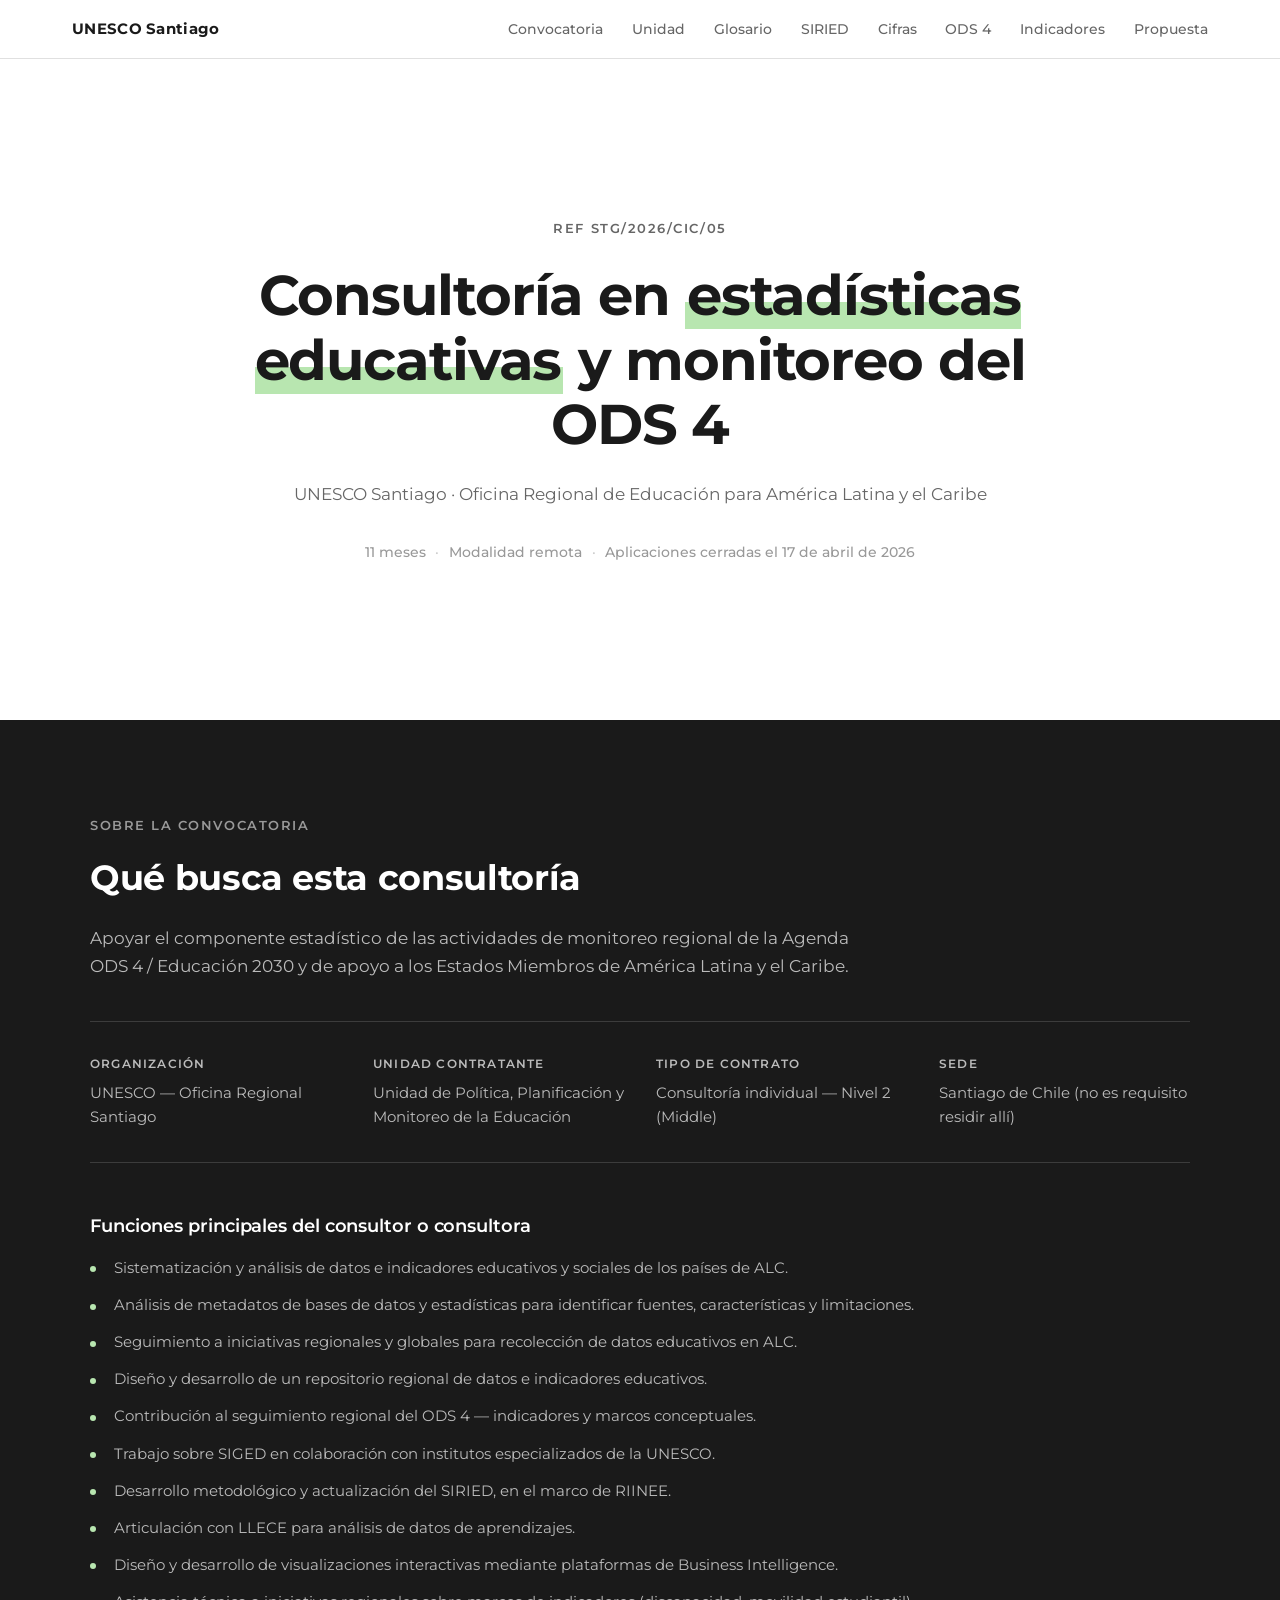
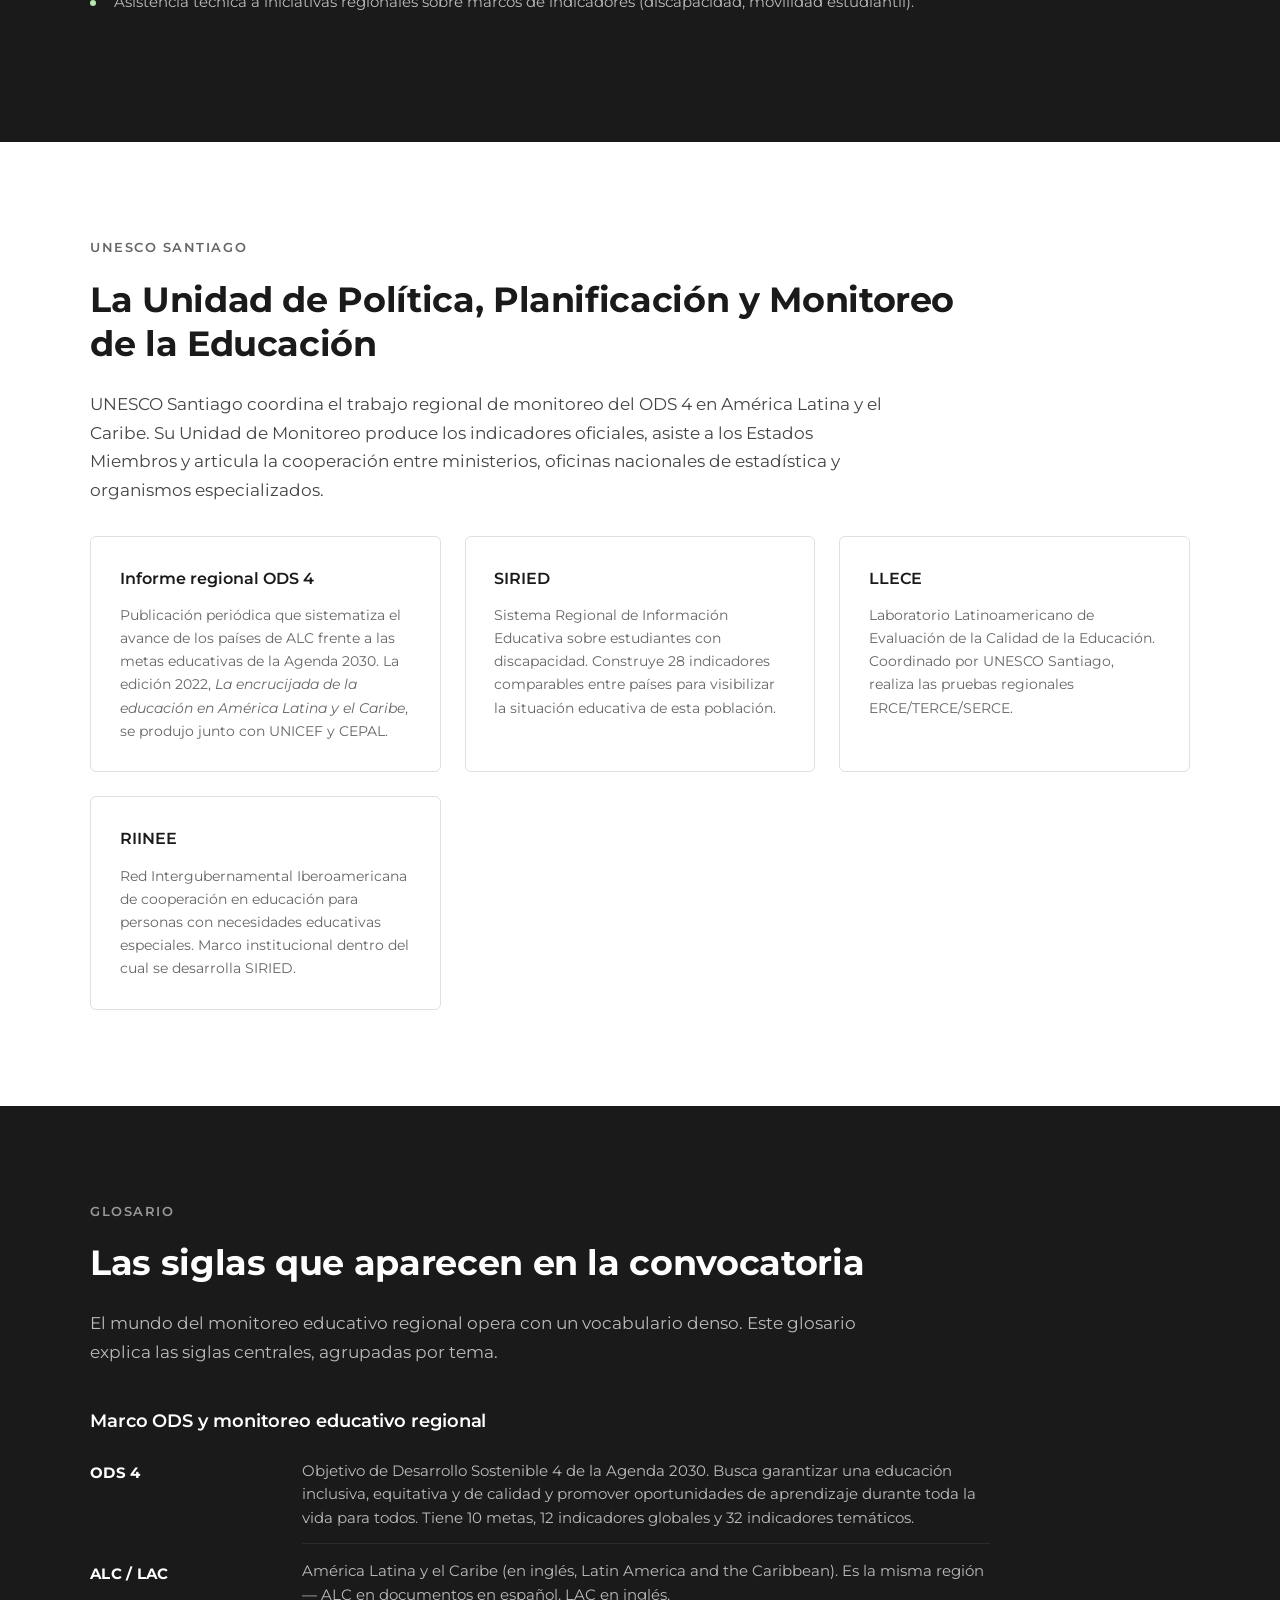
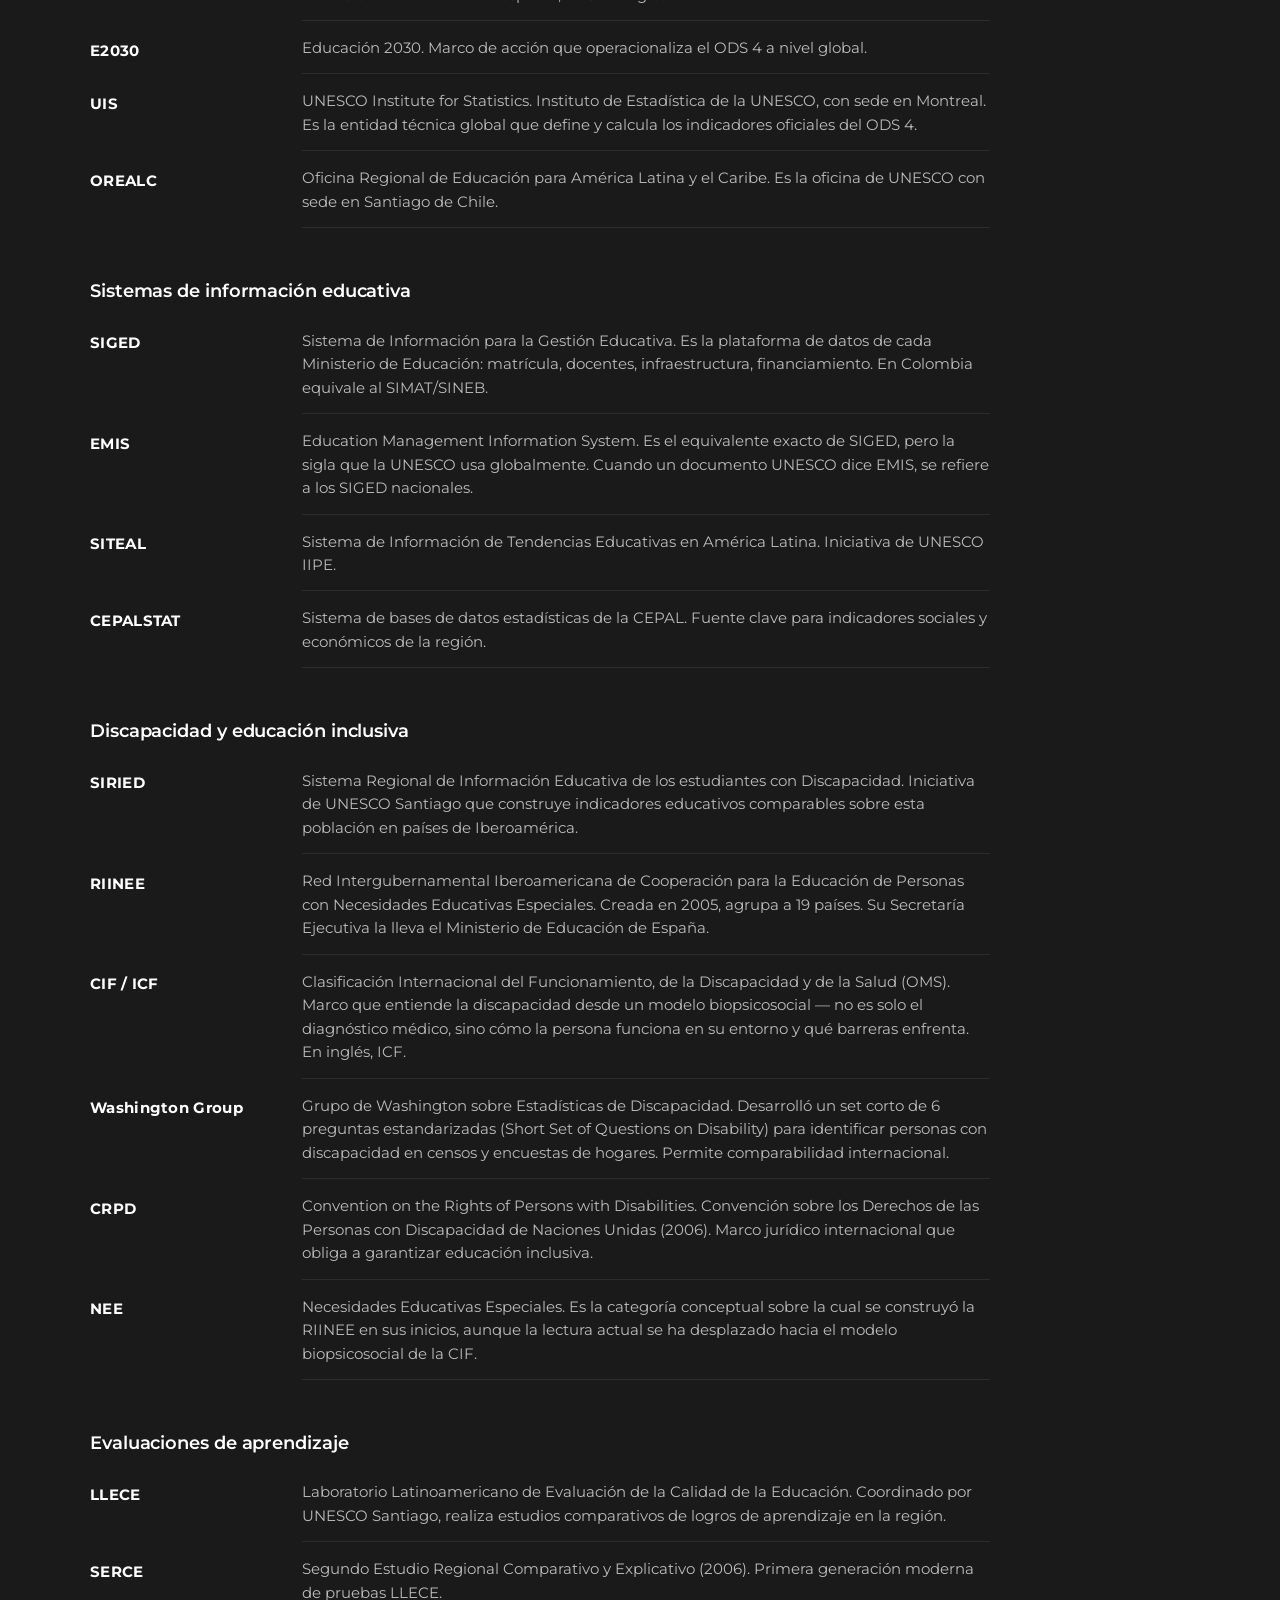
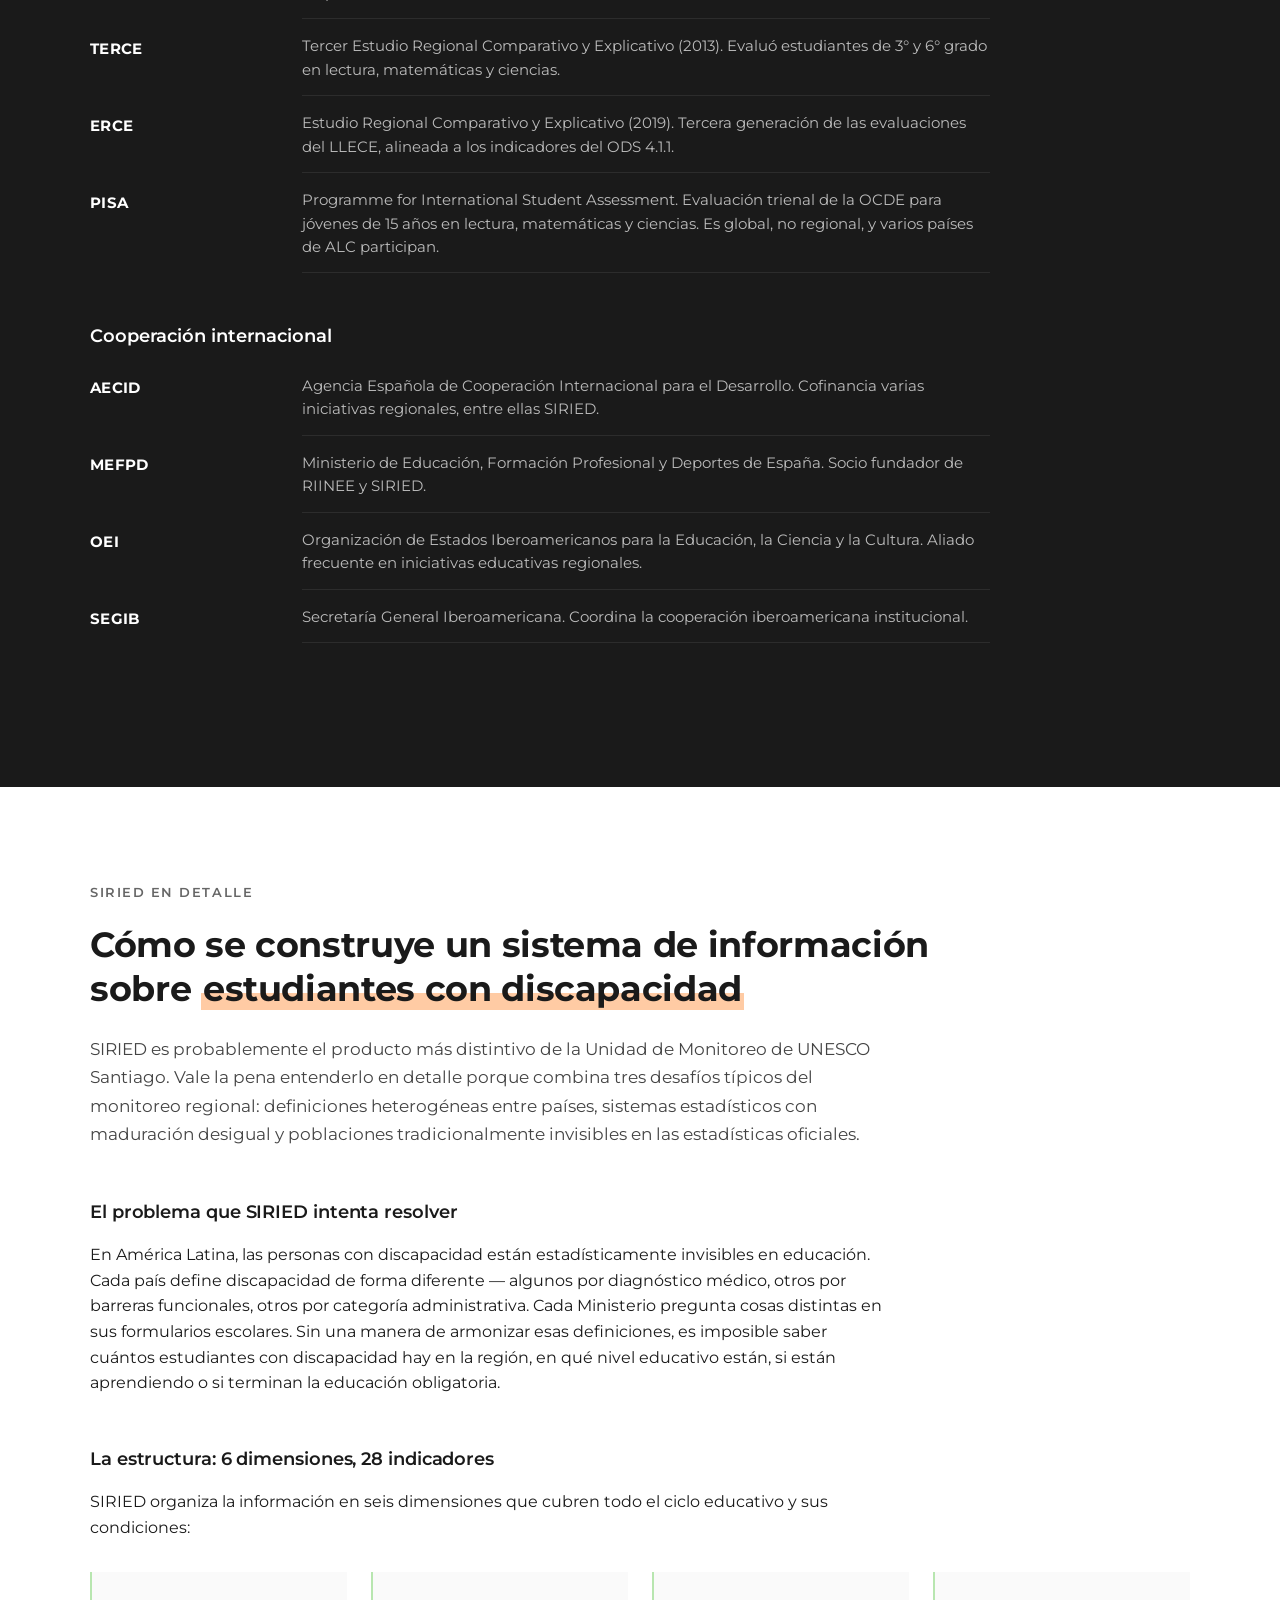
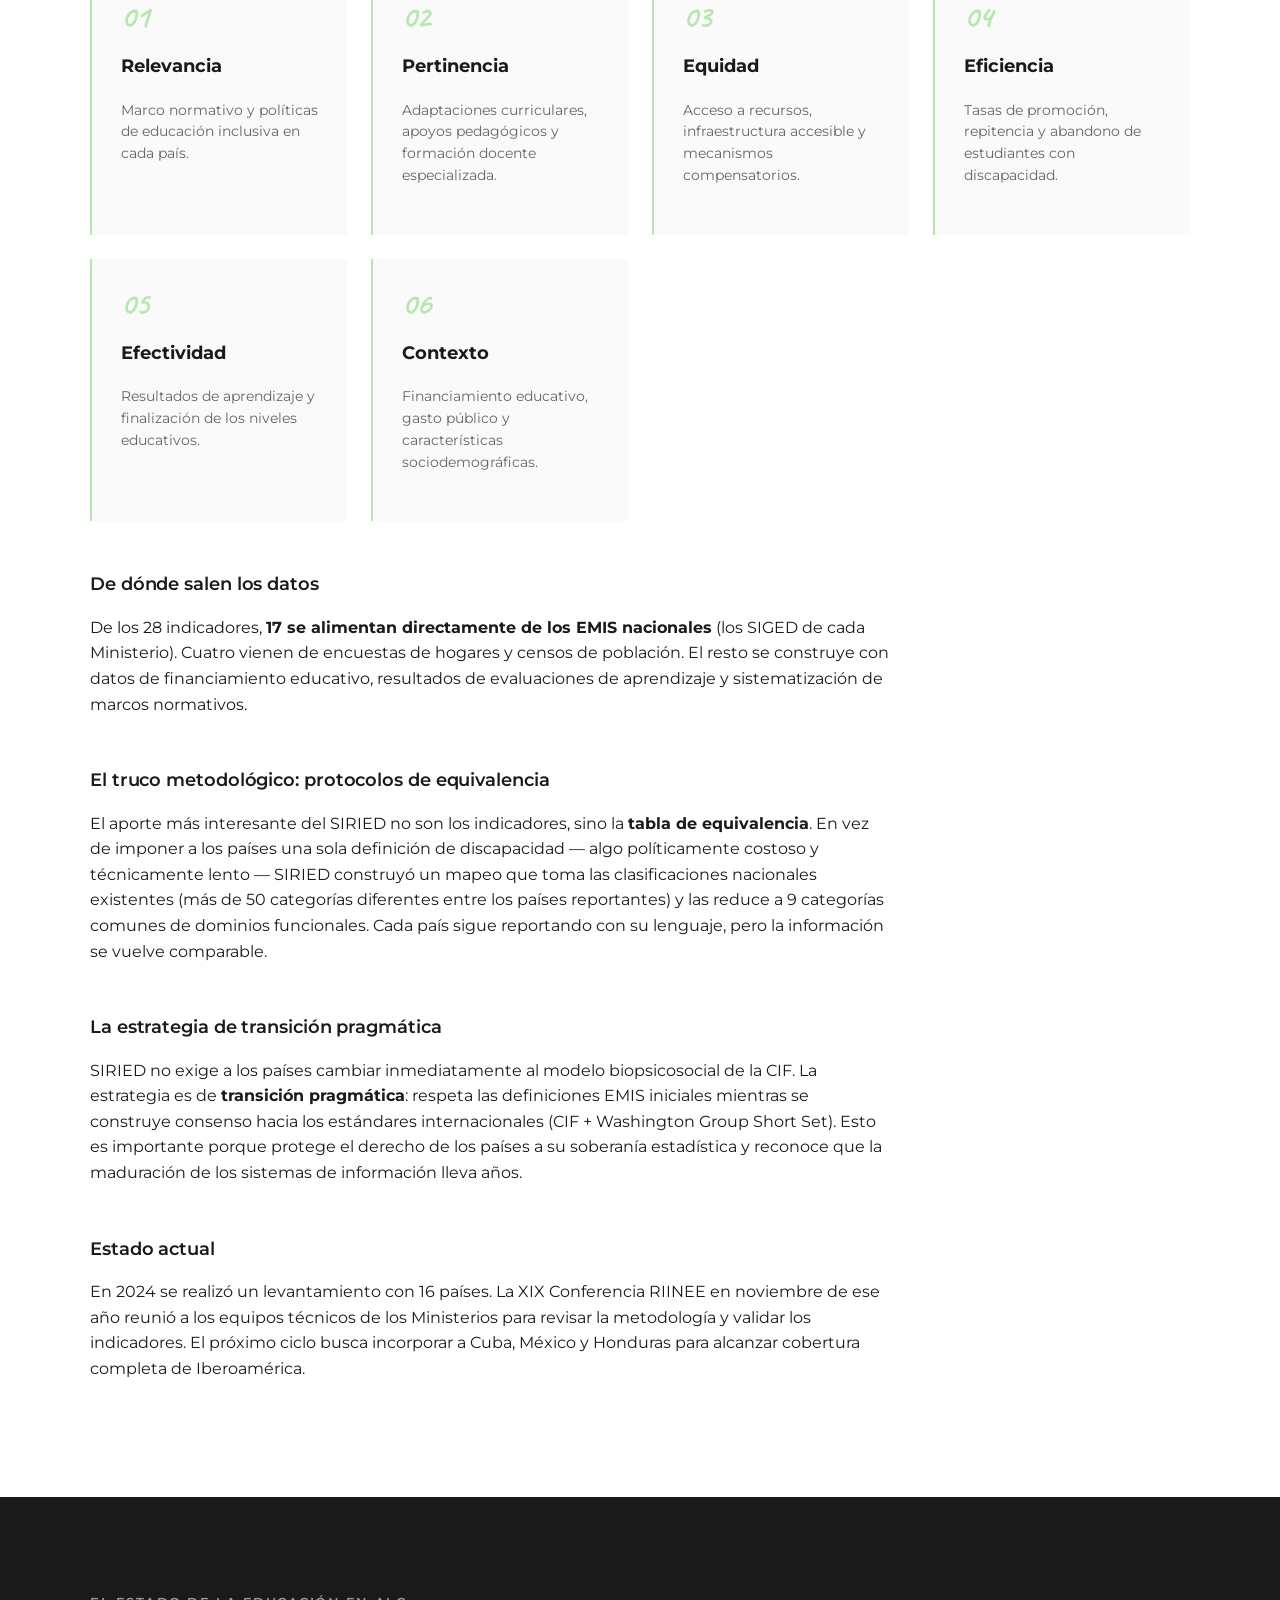
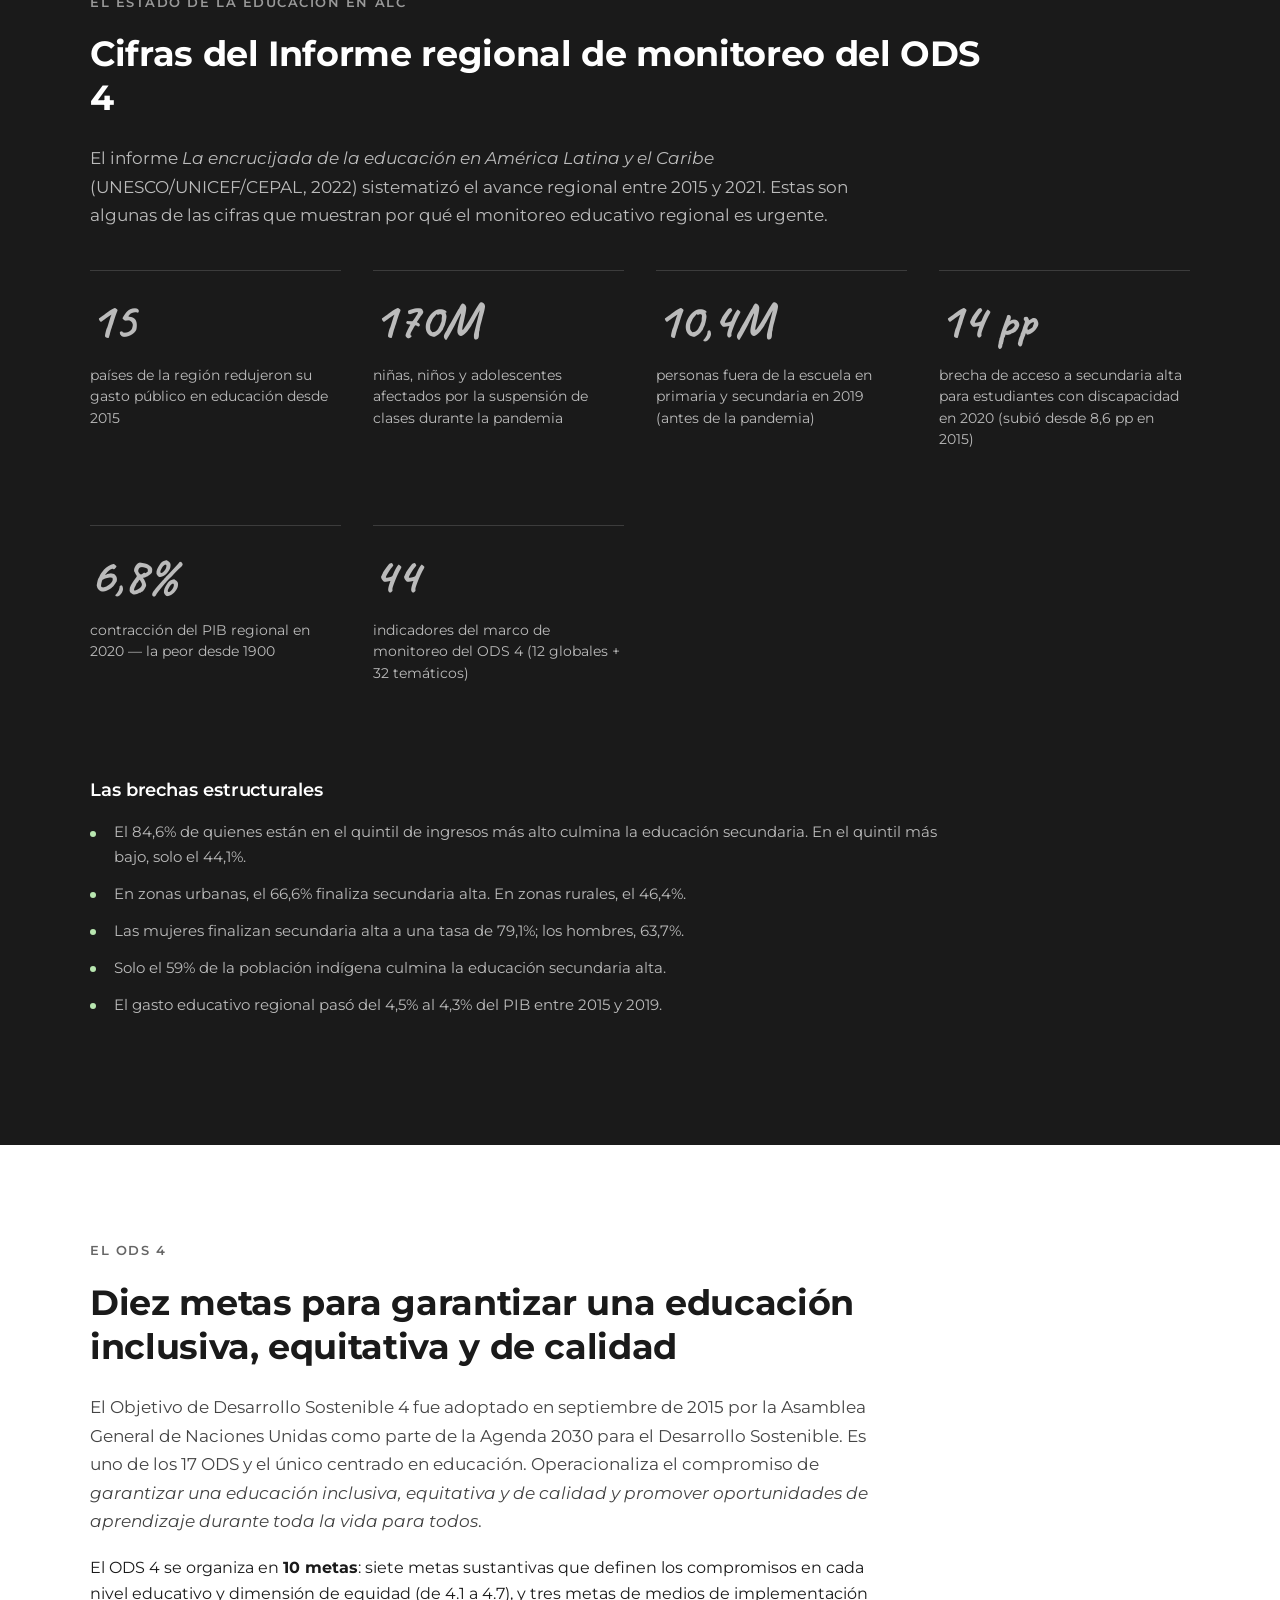
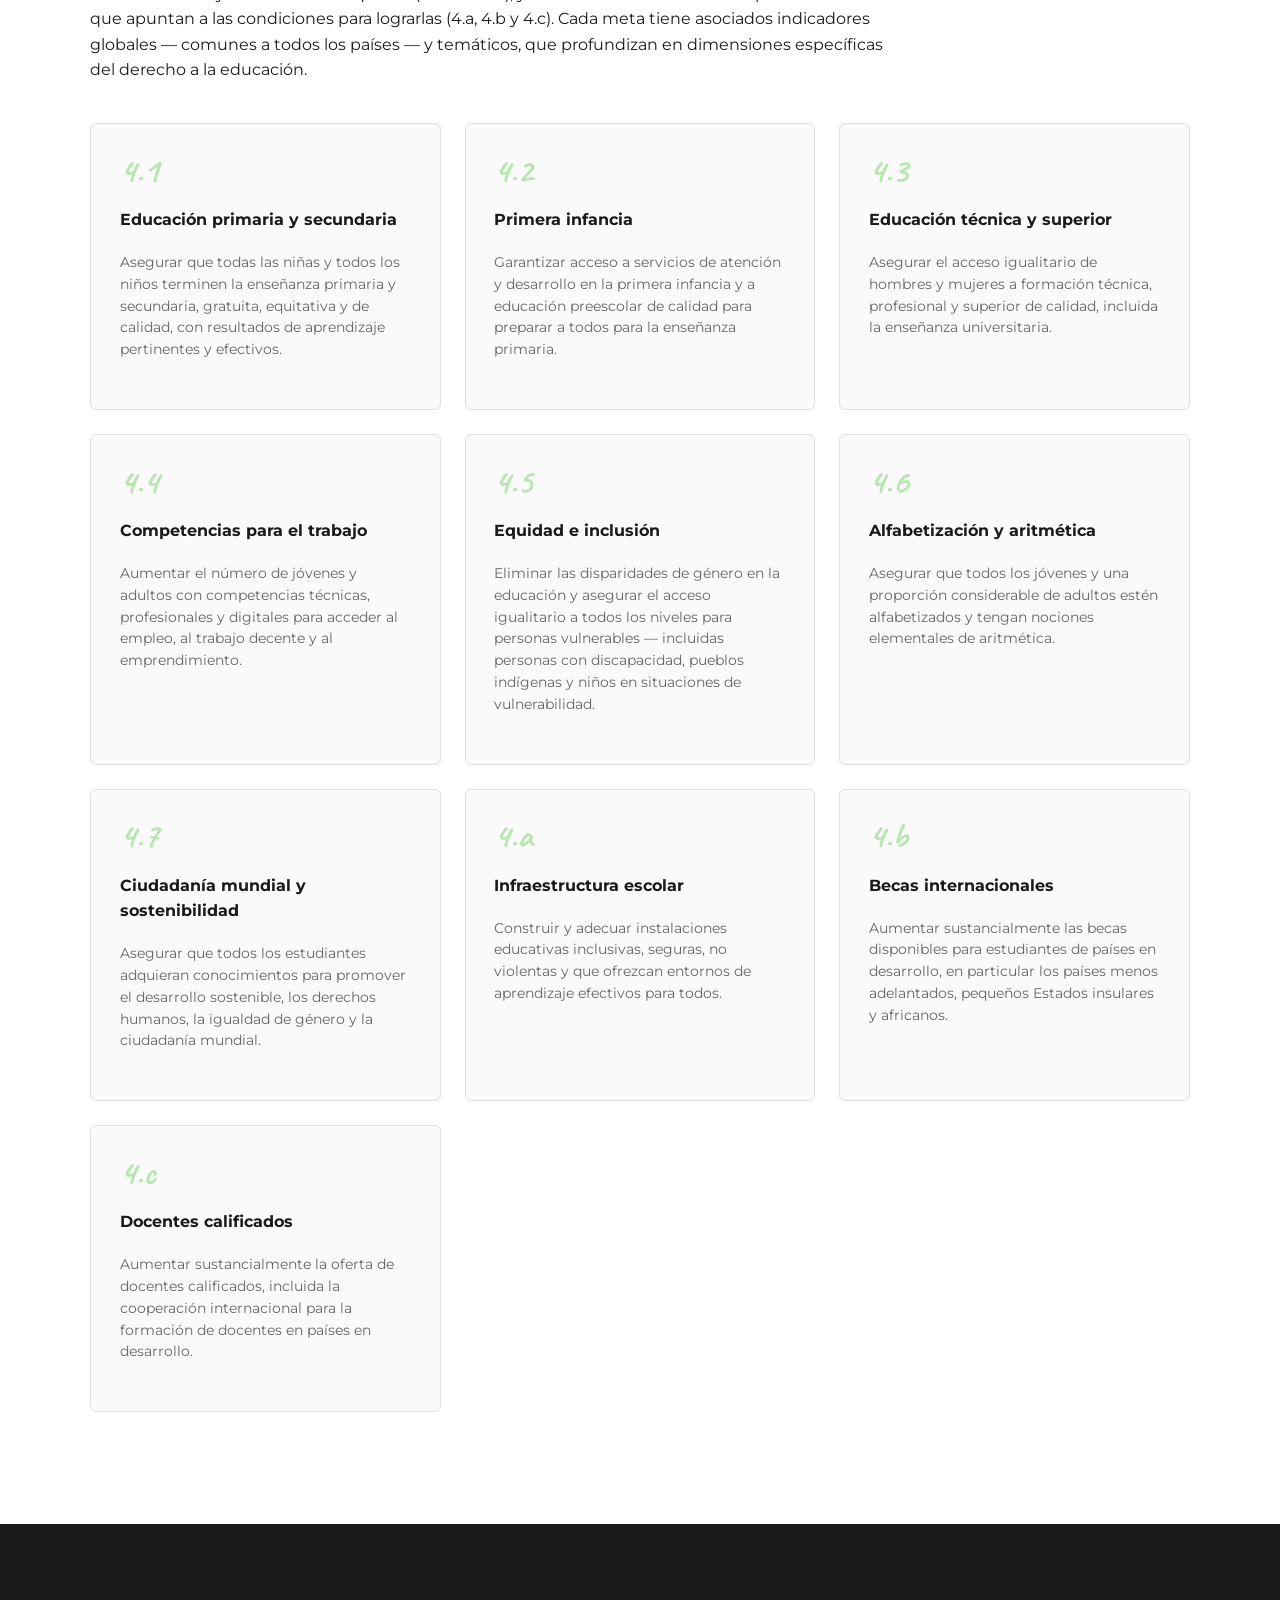
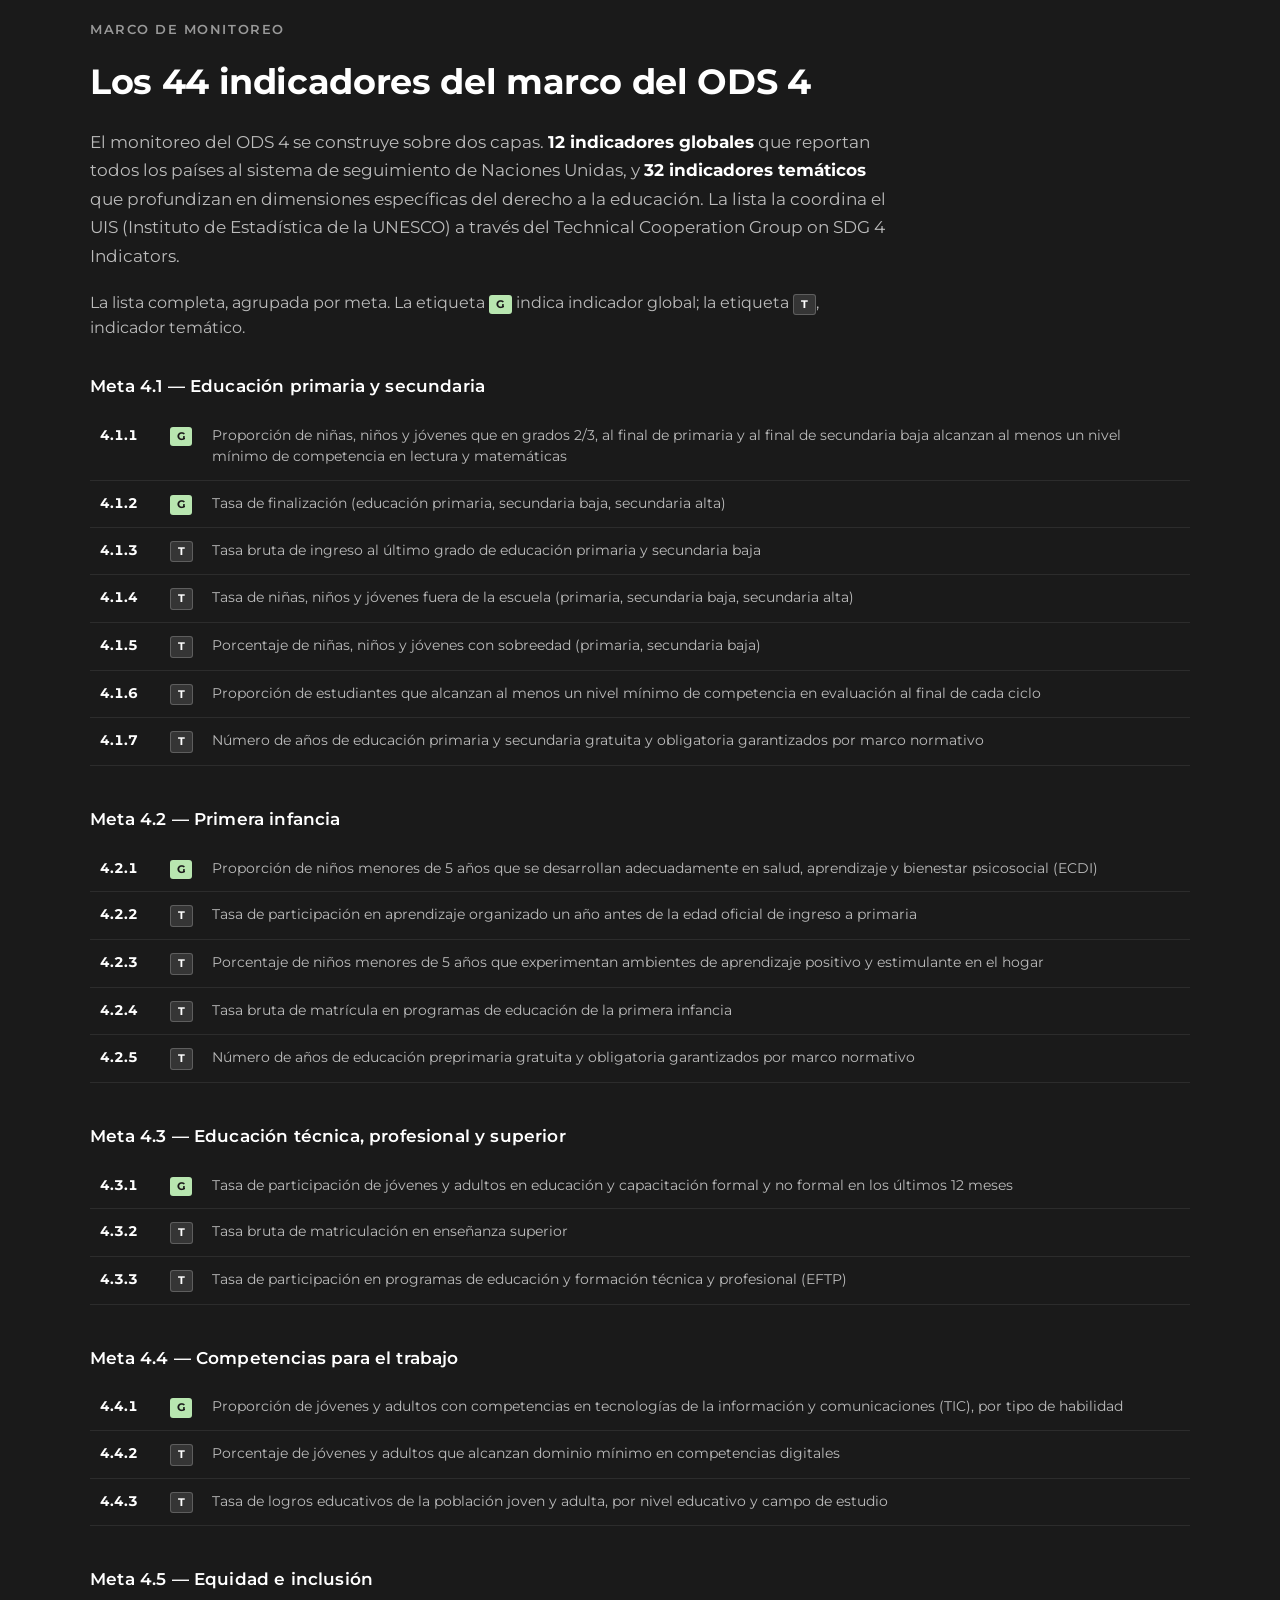
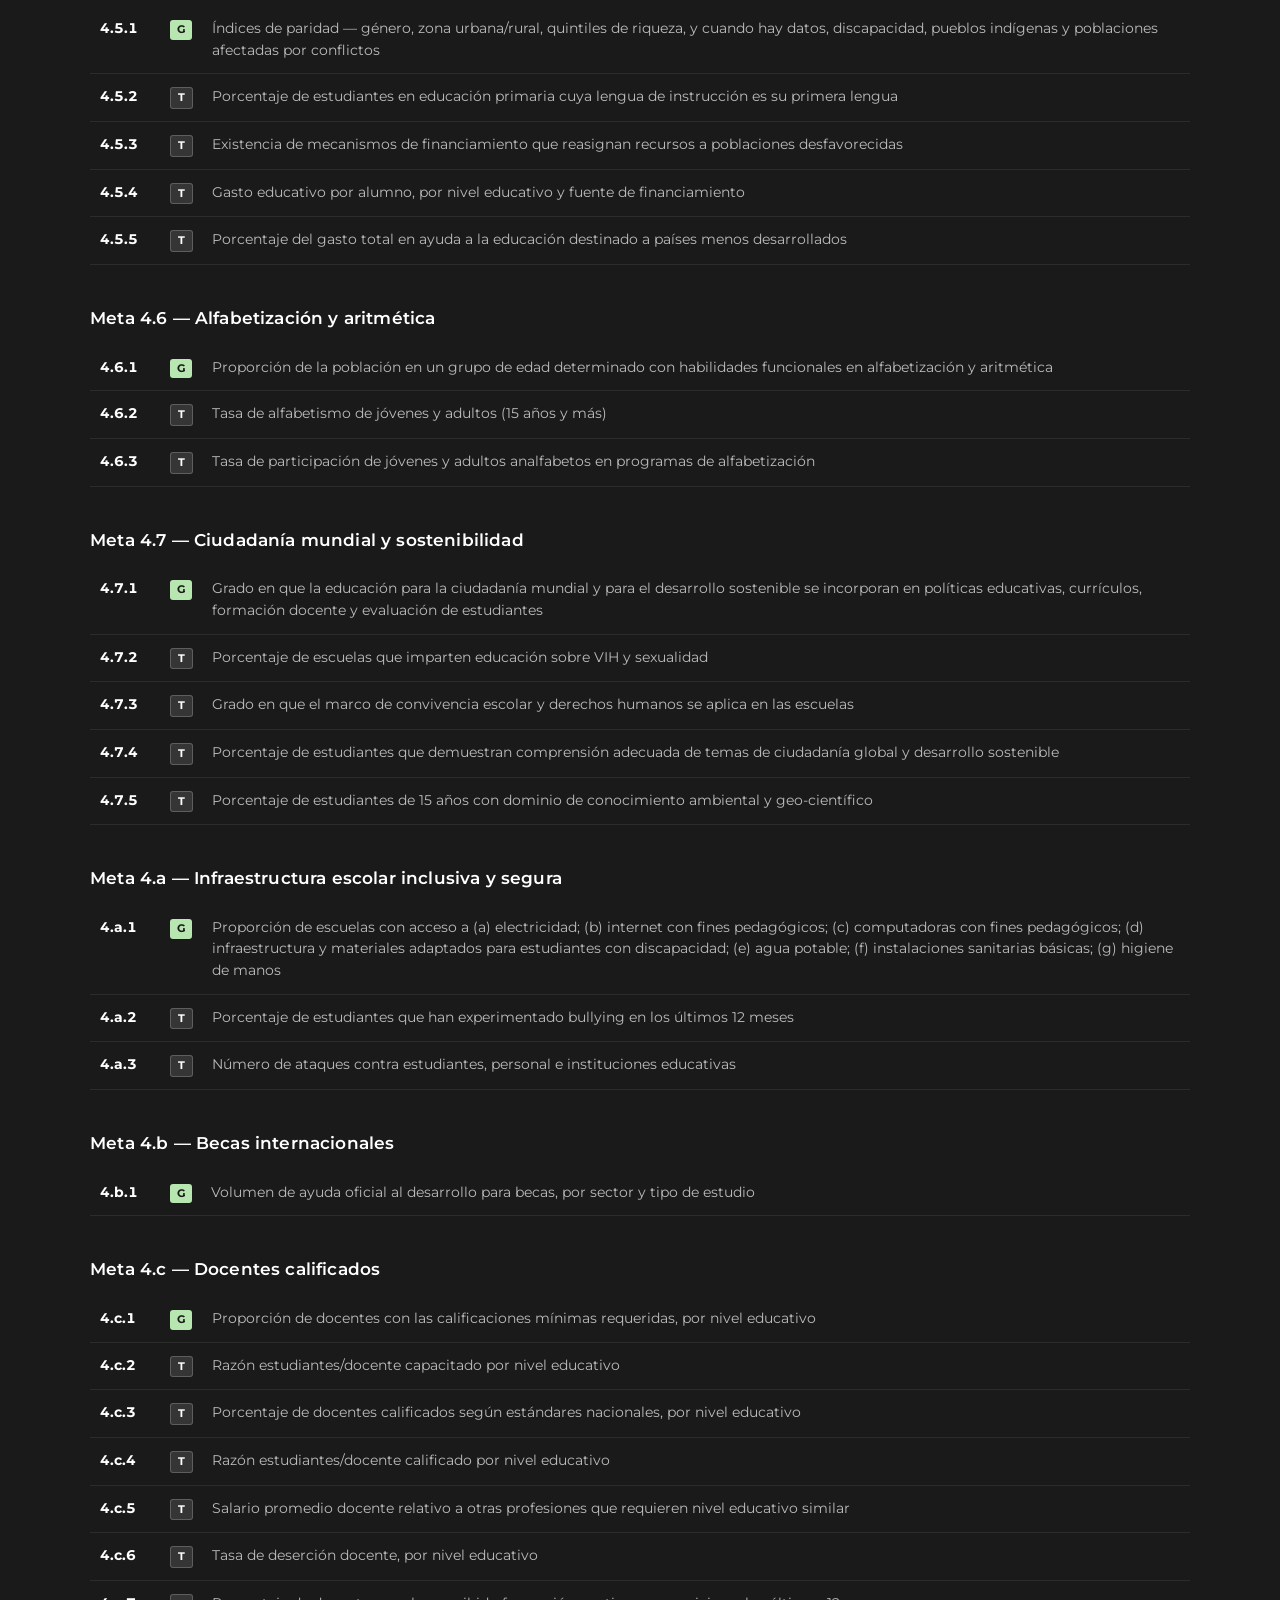
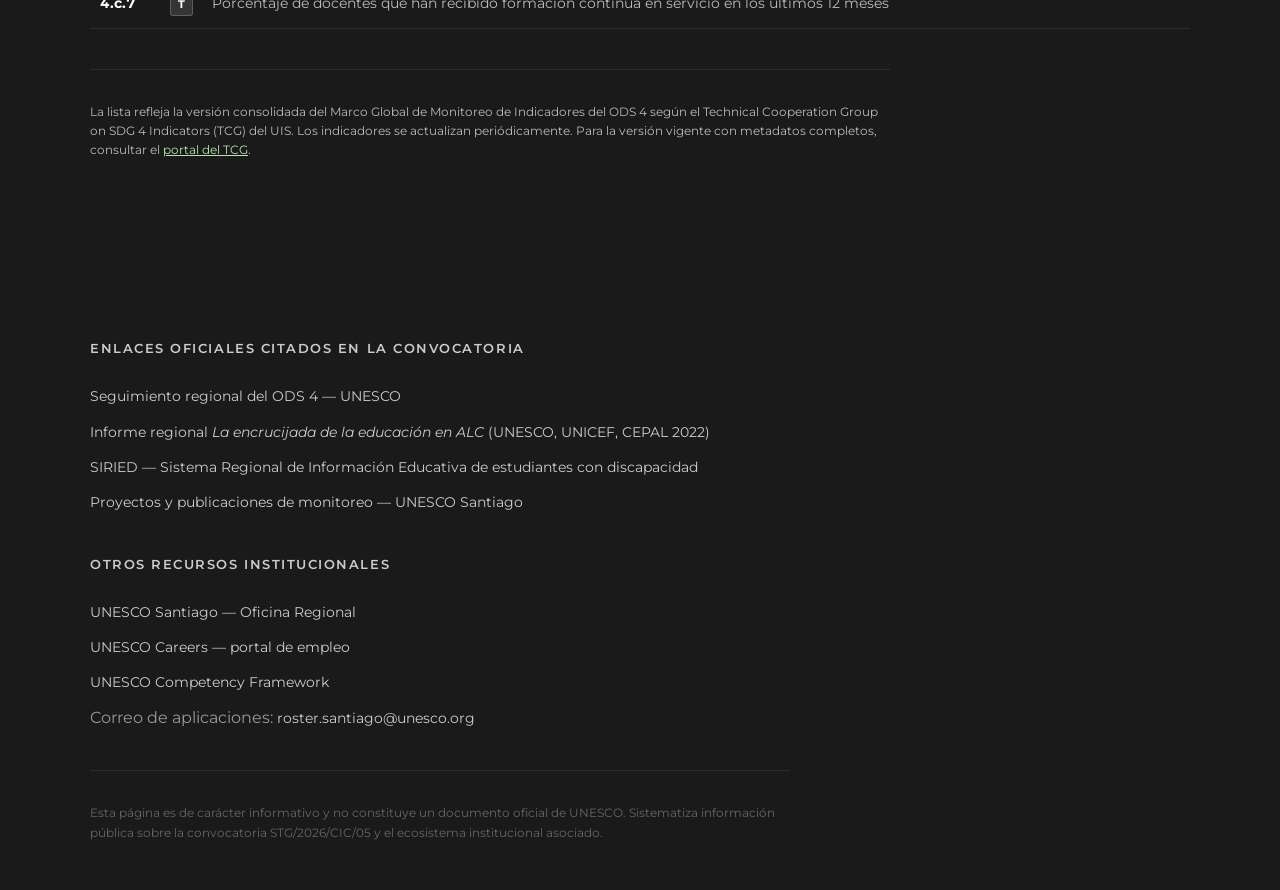
==== commit 0688e03f: "Publicar presentación de propuesta y enlazarla desde el index" ====
--- a/index.html
+++ b/index.html
@@ -23,6 +23,7 @@
       <li><a href="#cifras">Cifras</a></li>
       <li><a href="#ods4">ODS 4</a></li>
       <li><a href="#indicadores">Indicadores</a></li>
+      <li><a href="presentacion-5min.html">Propuesta</a></li>
     </ul>
   </div>
 </nav>
